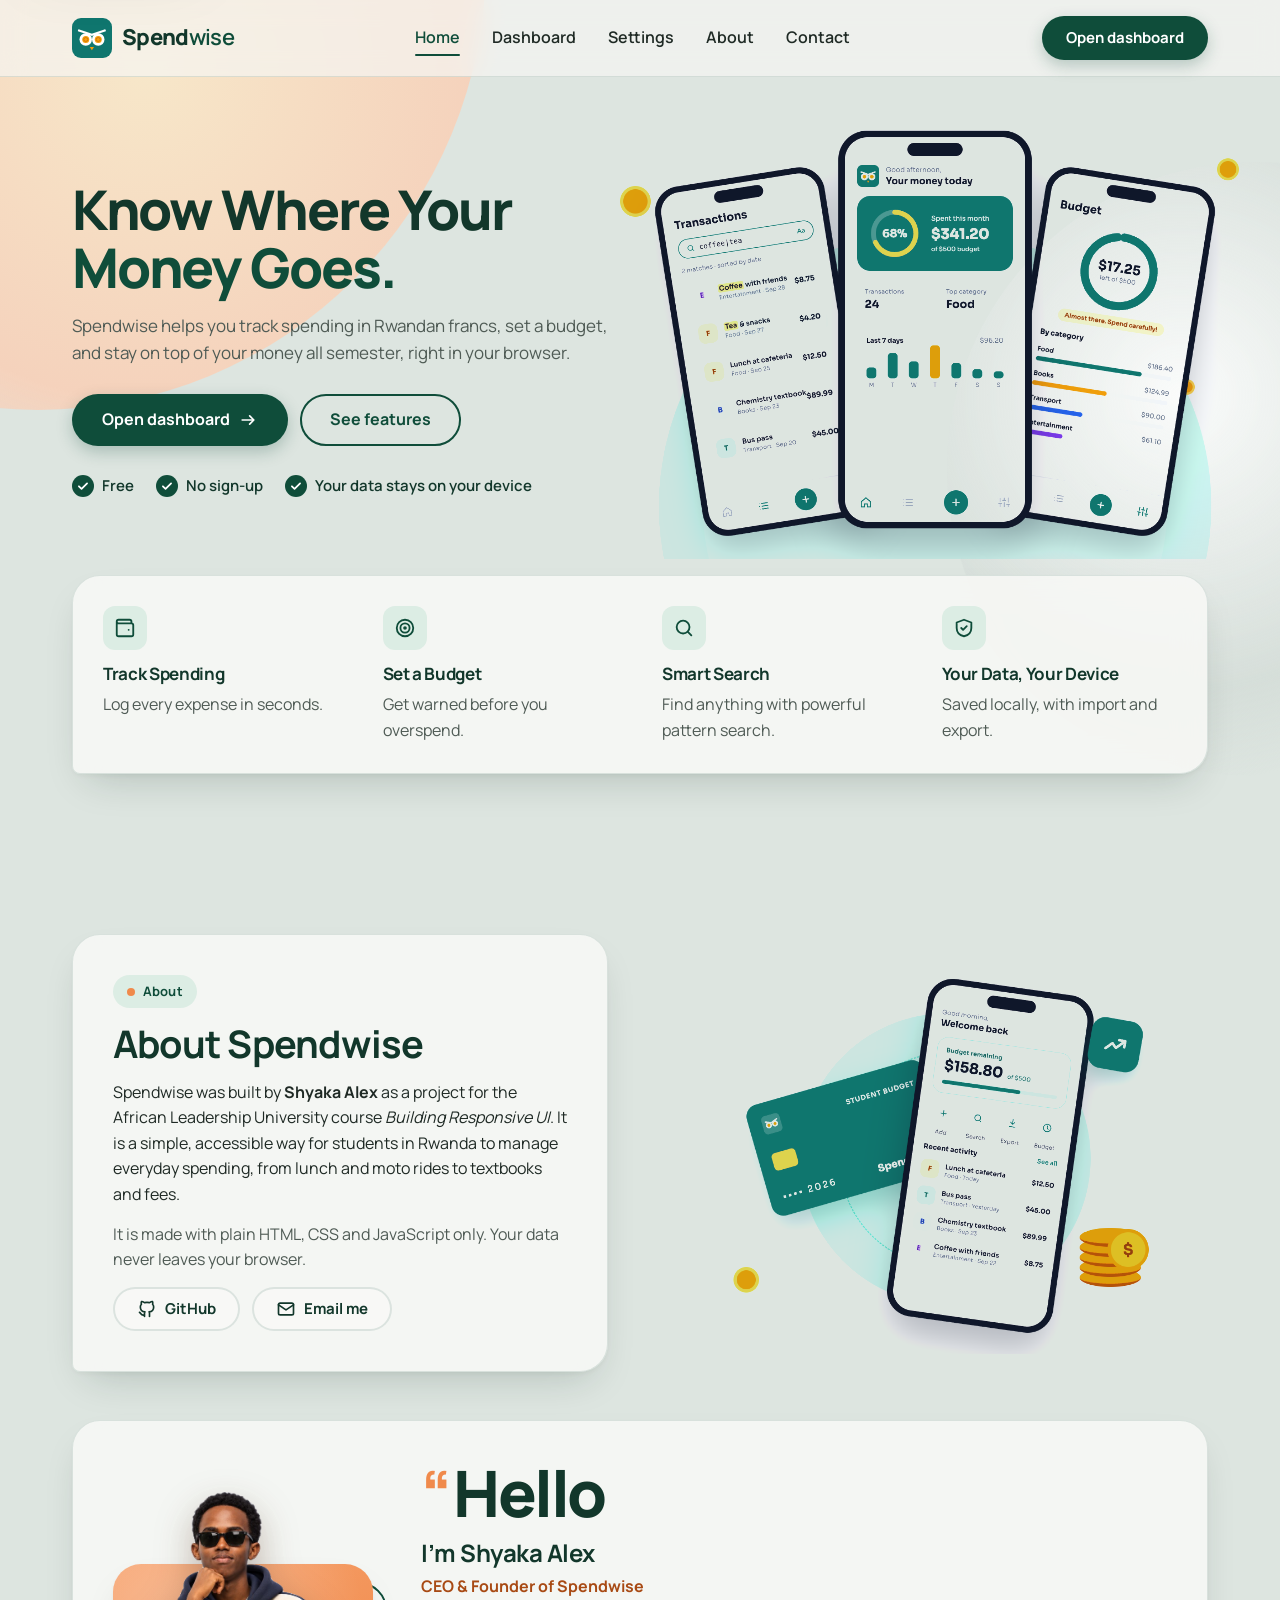
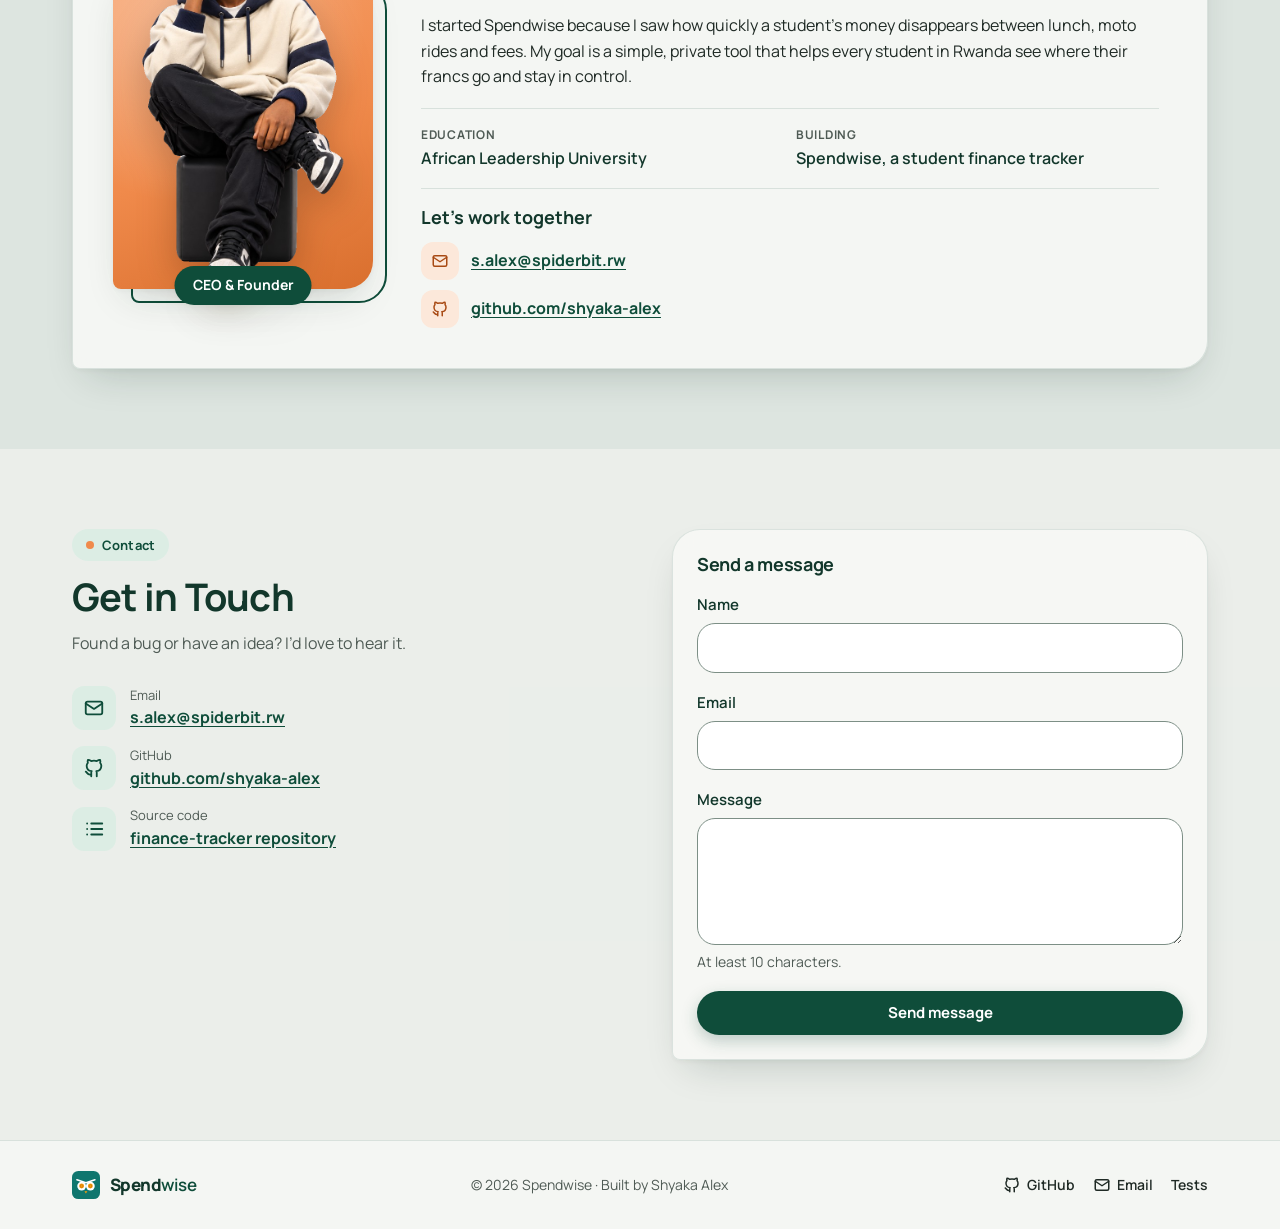
==== index.html @ 97a9af2f "feat: restore This Week chart card and hide the ignore-case switch" ====
<!doctype html>
<html lang="en">
<head>
  <meta charset="utf-8">
  <meta name="viewport" content="width=device-width, initial-scale=1">
  <title>Spendwise · Student Finance Tracker</title>
  <meta name="description" content="Spendwise helps students in Rwanda track spending in Rwandan francs, set a monthly budget and find any transaction with pattern search, right in the browser.">
  <meta name="theme-color" content="#DDE5E0">
  <link rel="icon" href="assets/favicon.svg" type="image/svg+xml">
  <link rel="apple-touch-icon" href="assets/apple-touch-icon.png">
  <link rel="preconnect" href="https://fonts.googleapis.com">
  <link rel="preconnect" href="https://fonts.gstatic.com" crossorigin>
  <link rel="stylesheet" href="https://fonts.googleapis.com/css2?family=Manrope:wght@300;400;500;600;700;800&display=swap">
  <link rel="stylesheet" href="styles/main.css?v=20261012c">
  <script>
    try {
      var saved = JSON.parse(localStorage.getItem('spendwise:settings'));
      if (saved && saved.theme === 'dark') document.documentElement.dataset.theme = 'dark';
    } catch (e) { /* ignore unreadable settings */ }
  </script>
  <script type="module" src="scripts/main.js?v=20261012c"></script>
</head>
<body>
  <svg class="sprite" aria-hidden="true" focusable="false">
    <symbol id="i-home" viewBox="0 0 24 24"><path d="M3 10.5 12 3l9 7.5"/><path d="M5 9.5V20h14V9.5"/><path d="M10 20v-6h4v6"/></symbol>
    <symbol id="i-grid" viewBox="0 0 24 24"><rect x="3" y="3" width="7" height="9" rx="2"/><rect x="14" y="3" width="7" height="5" rx="2"/><rect x="14" y="12" width="7" height="9" rx="2"/><rect x="3" y="16" width="7" height="5" rx="2"/></symbol>
    <symbol id="i-settings" viewBox="0 0 24 24"><path d="M4 6h9M19 6h1M4 12h3M11 12h9M4 18h11M19 18h1"/><circle cx="16" cy="6" r="2.5"/><circle cx="9" cy="12" r="2.5"/><circle cx="17" cy="18" r="2.5"/></symbol>
    <symbol id="i-info" viewBox="0 0 24 24"><circle cx="12" cy="12" r="9"/><path d="M12 11v6M12 7.5v.5"/></symbol>
    <symbol id="i-chat" viewBox="0 0 24 24"><path d="M21 12a8 8 0 0 1-11.6 7.1L4 20l1-4.6A8 8 0 1 1 21 12Z"/></symbol>
    <symbol id="i-menu" viewBox="0 0 24 24"><path d="M4 7h16M4 12h16M4 17h16"/></symbol>
    <symbol id="i-close" viewBox="0 0 24 24"><path d="M6 6l12 12M18 6 6 18"/></symbol>
    <symbol id="i-wallet" viewBox="0 0 24 24"><path d="M19 7V5a2 2 0 0 0-2-2H5a2 2 0 0 0 0 4h14a2 2 0 0 1 2 2v10a2 2 0 0 1-2 2H5a2 2 0 0 1-2-2V5"/><path d="M16 14h.01"/></symbol>
    <symbol id="i-target" viewBox="0 0 24 24"><circle cx="12" cy="12" r="9"/><circle cx="12" cy="12" r="5"/><circle cx="12" cy="12" r="1"/></symbol>
    <symbol id="i-search" viewBox="0 0 24 24"><circle cx="11" cy="11" r="7"/><path d="m20 20-3.5-3.5"/></symbol>
    <symbol id="i-shield" viewBox="0 0 24 24"><path d="M12 3 4 6v6c0 5 3.5 8 8 9 4.5-1 8-4 8-9V6l-8-3Z"/><path d="m9 12 2 2 4-4"/></symbol>
    <symbol id="i-check" viewBox="0 0 24 24"><path d="m5 12.5 4.5 4.5L19 7.5"/></symbol>
    <symbol id="i-list" viewBox="0 0 24 24"><path d="M9 6h12M9 12h12M9 18h12"/><path d="M4.5 6h.01M4.5 12h.01M4.5 18h.01"/></symbol>
    <symbol id="i-tag" viewBox="0 0 24 24"><path d="M20.6 13.4 13.4 20.6a2 2 0 0 1-2.8 0L3 13V3h10l7.6 7.6a2 2 0 0 1 0 2.8Z"/><path d="M7.5 7.5h.01"/></symbol>
    <symbol id="i-calendar" viewBox="0 0 24 24"><rect x="3" y="5" width="18" height="16" rx="2"/><path d="M16 3v4M8 3v4M3 10h18"/></symbol>
    <symbol id="i-chart" viewBox="0 0 24 24"><path d="M4 20V10M10 20V4M16 20v-7M22 20H2"/></symbol>
    <symbol id="i-mail" viewBox="0 0 24 24"><rect x="3" y="5" width="18" height="14" rx="2"/><path d="m3 7 9 6 9-6"/></symbol>
    <symbol id="i-github" viewBox="0 0 24 24"><path d="M9 19c-4.3 1.4-4.3-2.5-6-3m12 5v-3.5c0-1 .1-1.4-.5-2 2.8-.3 5.5-1.4 5.5-6a4.6 4.6 0 0 0-1.3-3.2 4.2 4.2 0 0 0-.1-3.2s-1.1-.3-3.5 1.3a12.3 12.3 0 0 0-6.2 0C6.5 2.8 5.4 3.1 5.4 3.1a4.2 4.2 0 0 0-.1 3.2A4.6 4.6 0 0 0 4 9.5c0 4.6 2.7 5.7 5.5 6-.6.6-.6 1.2-.5 2V21"/></symbol>
    <symbol id="i-plus" viewBox="0 0 24 24"><path d="M12 5v14M5 12h14"/></symbol>
    <symbol id="i-edit" viewBox="0 0 24 24"><path d="M4 20h4L19 9a2.8 2.8 0 0 0-4-4L4 16v4Z"/><path d="m13.5 6.5 4 4"/></symbol>
    <symbol id="i-trash" viewBox="0 0 24 24"><path d="M4 7h16M10 11v6M14 11v6M6 7l1 13h10l1-13M9 7V4h6v3"/></symbol>
    <symbol id="i-download" viewBox="0 0 24 24"><path d="M12 4v11m0 0-4-4m4 4 4-4M5 20h14"/></symbol>
    <symbol id="i-upload" viewBox="0 0 24 24"><path d="M12 20V9m0 0-4 4m4-4 4 4M5 4h14"/></symbol>
    <symbol id="i-alert" viewBox="0 0 24 24"><path d="M12 3 2 20h20L12 3Z"/><path d="M12 10v4M12 17h.01"/></symbol>
    <symbol id="i-coins" viewBox="0 0 24 24"><ellipse cx="9" cy="7" rx="6" ry="3"/><path d="M3 7v4c0 1.7 2.7 3 6 3s6-1.3 6-3V7"/><path d="M9 17c0 1.7 2.7 3 6 3s6-1.3 6-3v-4c0-1.7-2.7-3-6-3"/></symbol>
    <symbol id="i-moon" viewBox="0 0 24 24"><path d="M20 14.5A8 8 0 1 1 9.5 4a6.5 6.5 0 0 0 10.5 10.5Z"/></symbol>
    <symbol id="i-database" viewBox="0 0 24 24"><ellipse cx="12" cy="5" rx="8" ry="3"/><path d="M4 5v14c0 1.7 3.6 3 8 3s8-1.3 8-3V5M4 12c0 1.7 3.6 3 8 3s8-1.3 8-3"/></symbol>
    <symbol id="i-arrow" viewBox="0 0 24 24"><path d="M5 12h14m-5-5 5 5-5 5"/></symbol>
    <symbol id="i-devices" viewBox="0 0 24 24"><rect x="2" y="4" width="15" height="11" rx="2"/><path d="M6 19h7"/><rect x="17" y="9" width="5" height="11" rx="1.5"/></symbol>
  </svg>

  <a class="skip-link" href="#main">Skip to main content</a>

  <header class="site-header" id="site-header">
    <div class="site-header__inner">
      <a class="brand" href="#home">
        <img class="brand__mark" src="assets/logo-mark.svg" alt="" width="40" height="40">
        <span class="brand__name">Spend<span class="brand__accent">wise</span></span>
      </a>
      <h1 class="sr-only">Spendwise: student finance tracker</h1>

      <button type="button" class="menu-btn" id="menu-btn" aria-expanded="false" aria-controls="site-nav">
        <svg class="icon icon--open" aria-hidden="true"><use href="#i-menu"/></svg>
        <svg class="icon icon--close" aria-hidden="true"><use href="#i-close"/></svg>
        <span class="sr-only">Menu</span>
      </button>

      <nav class="site-nav" id="site-nav" aria-label="Main">
        <ul>
          <li><a href="#home" data-nav><svg class="icon" aria-hidden="true"><use href="#i-home"/></svg>Home</a></li>
          <li><a href="#dashboard" data-nav><svg class="icon" aria-hidden="true"><use href="#i-grid"/></svg>Dashboard</a></li>
          <li><a href="#settings" data-nav><svg class="icon" aria-hidden="true"><use href="#i-settings"/></svg>Settings</a></li>
          <li><a href="#about" data-nav><svg class="icon" aria-hidden="true"><use href="#i-info"/></svg>About</a></li>
          <li><a href="#contact" data-nav><svg class="icon" aria-hidden="true"><use href="#i-chat"/></svg>Contact</a></li>
        </ul>
        <a class="btn btn--primary header-cta" href="#dashboard">Open dashboard</a>
      </nav>
    </div>
  </header>

  <main id="main" class="main" tabindex="-1">

    <!-- ================= Home ================= -->
    <section id="home" class="view view--home" aria-labelledby="home-title">

      <div class="hero">
        <div class="container hero__inner">
          <div class="hero__text">
            <h2 id="home-title" class="hero__title" tabindex="-1">Know Where Your <span class="text-teal">Money Goes.</span></h2>
            <p class="hero__lede">Spendwise helps you track spending in Rwandan francs, set a budget, and stay on top of your money all semester, right in your browser.</p>
            <div class="btn-row">
              <a class="btn btn--primary btn--lg" href="#dashboard">Open dashboard <svg class="icon" aria-hidden="true"><use href="#i-arrow"/></svg></a>
              <a class="btn btn--outline btn--lg" href="#features">See features</a>
            </div>
            <ul class="trust" aria-label="Why it is easy to start">
              <li><svg class="icon" aria-hidden="true"><use href="#i-check"/></svg>Free</li>
              <li><svg class="icon" aria-hidden="true"><use href="#i-check"/></svg>No sign-up</li>
              <li><svg class="icon" aria-hidden="true"><use href="#i-check"/></svg>Your data stays on your device</li>
            </ul>
          </div>
          <div class="hero__visual">
            <img class="hero__img"
                 src="assets/img/hero-phones@1x.png"
                 srcset="assets/img/hero-phones@1x.png 1440w, assets/img/hero-phones@2x.png 2880w"
                 sizes="(min-width: 1024px) 600px, 100vw"
                 width="1440" height="860" fetchpriority="high"
                 alt="Three Spendwise phone screens: a transaction search for coffee or tea with highlighted matches, a home screen with monthly spending and a 7-day chart, and a budget ring with spending by category.">
          </div>
        </div>
      </div>

      <section id="features" class="band" aria-labelledby="features-title">
        <div class="container">
          <h3 id="features-title" class="sr-only" tabindex="-1">Features</h3>
          <ul class="feature-row card">
            <li class="feature">
              <span class="tile" aria-hidden="true"><svg class="icon"><use href="#i-wallet"/></svg></span>
              <h4 class="feature__title">Track Spending</h4>
              <p class="muted">Log every expense in seconds.</p>
            </li>
            <li class="feature">
              <span class="tile" aria-hidden="true"><svg class="icon"><use href="#i-target"/></svg></span>
              <h4 class="feature__title">Set a Budget</h4>
              <p class="muted">Get warned before you overspend.</p>
            </li>
            <li class="feature">
              <span class="tile" aria-hidden="true"><svg class="icon"><use href="#i-search"/></svg></span>
              <h4 class="feature__title">Smart Search</h4>
              <p class="muted">Find anything with powerful pattern search.</p>
            </li>
            <li class="feature">
              <span class="tile" aria-hidden="true"><svg class="icon"><use href="#i-shield"/></svg></span>
              <h4 class="feature__title">Your Data, Your Device</h4>
              <p class="muted">Saved locally, with import and export.</p>
            </li>
          </ul>
        </div>
      </section>

      <section id="about" class="band" aria-labelledby="about-title">
        <div class="container split split--reverse">
          <div class="split__text">
            <div class="card about-card">
              <p class="badge">About</p>
              <h3 id="about-title" class="section-title" tabindex="-1">About Spendwise</h3>
              <p>Spendwise was built by <strong>Shyaka Alex</strong> as a project for the African Leadership University course <em>Building Responsive UI</em>. It is a simple, accessible way for students in Rwanda to manage everyday spending, from lunch and moto rides to textbooks and fees.</p>
              <p class="muted">It is made with plain HTML, CSS and JavaScript only. Your data never leaves your browser.</p>
              <div class="btn-row">
                <a class="btn btn--pill" href="https://github.com/shyaka-alex"><svg class="icon" aria-hidden="true"><use href="#i-github"/></svg>GitHub</a>
                <a class="btn btn--pill" href="mailto:s.alex@spiderbit.rw"><svg class="icon" aria-hidden="true"><use href="#i-mail"/></svg>Email me</a>
              </div>
            </div>
          </div>
          <div class="split__media">
            <img src="assets/img/student-coins@1x.png"
                 srcset="assets/img/student-coins@1x.png 960w, assets/img/student-coins@2x.png 1920w"
                 sizes="(min-width: 1024px) 560px, 100vw"
                 width="960" height="720" loading="lazy"
                 alt="A Spendwise student budget card and a phone showing the remaining budget and recent activity, next to a stack of coins.">
          </div>
        </div>

        <div class="container">
          <article class="founder card" aria-labelledby="founder-title">
            <div class="founder__media">
              <div class="founder__photo">
                <img class="founder__img" src="assets/img/founder.png" width="490" height="965" loading="lazy"
                     alt="Shyaka Alex in sunglasses, a cream and navy hoodie and black cargo trousers, sitting on a black cube.">
              </div>
              <p class="founder__role-tag">CEO &amp; Founder</p>
            </div>

            <div class="founder__body">
              <p class="founder__hello" aria-hidden="true"><span class="founder__quote">“</span>Hello</p>
              <h4 id="founder-title" class="founder__name">I’m Shyaka Alex</h4>
              <p class="founder__role">CEO &amp; Founder of Spendwise</p>
              <p>I started Spendwise because I saw how quickly a student’s money disappears between lunch, moto rides and fees. My goal is a simple, private tool that helps every student in Rwanda see where their francs go and stay in control.</p>

              <dl class="founder__facts">
                <div>
                  <dt>Education</dt>
                  <dd>African Leadership University</dd>
                </div>
                <div>
                  <dt>Building</dt>
                  <dd>Spendwise, a student finance tracker</dd>
                </div>
              </dl>

              <div class="founder__contact">
                <p class="founder__contact-title">Let’s work together</p>
                <ul class="founder__links">
                  <li>
                    <span class="tile tile--gold" aria-hidden="true"><svg class="icon"><use href="#i-mail"/></svg></span>
                    <a href="mailto:s.alex@spiderbit.rw">s.alex@spiderbit.rw</a>
                  </li>
                  <li>
                    <span class="tile tile--gold" aria-hidden="true"><svg class="icon"><use href="#i-github"/></svg></span>
                    <a href="https://github.com/shyaka-alex">github.com/shyaka-alex</a>
                  </li>
                </ul>
              </div>
            </div>
          </article>
        </div>
      </section>

      <section id="contact" class="band band--tint" aria-labelledby="contact-title">
        <div class="container split split--top">
          <div class="split__text">
            <p class="badge">Contact</p>
            <h3 id="contact-title" class="section-title" tabindex="-1">Get in Touch</h3>
            <p class="muted">Found a bug or have an idea? I’d love to hear it.</p>
            <ul class="contact-list">
              <li>
                <span class="tile" aria-hidden="true"><svg class="icon"><use href="#i-mail"/></svg></span>
                <span><span class="contact-list__label">Email</span><a href="mailto:s.alex@spiderbit.rw">s.alex@spiderbit.rw</a></span>
              </li>
              <li>
                <span class="tile" aria-hidden="true"><svg class="icon"><use href="#i-github"/></svg></span>
                <span><span class="contact-list__label">GitHub</span><a href="https://github.com/shyaka-alex">github.com/shyaka-alex</a></span>
              </li>
              <li>
                <span class="tile" aria-hidden="true"><svg class="icon"><use href="#i-list"/></svg></span>
                <span><span class="contact-list__label">Source code</span><a href="https://github.com/shyaka-alex/finance-tracker">finance-tracker repository</a></span>
              </li>
            </ul>
          </div>

          <form id="contact-form" class="card form-card" novalidate aria-labelledby="contact-form-title">
            <h4 id="contact-form-title" class="card__title">Send a message</h4>
            <div class="field">
              <label for="c-name">Name</label>
              <input id="c-name" name="name" type="text" autocomplete="name" maxlength="80" required aria-describedby="c-name-error">
              <p id="c-name-error" class="field__error"></p>
            </div>
            <div class="field">
              <label for="c-email">Email</label>
              <input id="c-email" name="email" type="email" autocomplete="email" inputmode="email" required aria-describedby="c-email-error">
              <p id="c-email-error" class="field__error"></p>
            </div>
            <div class="field">
              <label for="c-message">Message</label>
              <textarea id="c-message" name="message" rows="4" maxlength="1000" required aria-describedby="c-message-hint c-message-error"></textarea>
              <p id="c-message-hint" class="hint">At least 10 characters.</p>
              <p id="c-message-error" class="field__error"></p>
            </div>
            <button type="submit" class="btn btn--primary btn--block">Send message</button>
            <p class="form-status" id="contact-status" role="status"></p>
          </form>
        </div>
      </section>
    </section>

    <!-- ================= Dashboard ================= -->
    <section id="dashboard" class="view view--app" aria-labelledby="dashboard-title" hidden>
      <div class="container">
        <div class="dash-top">
          <div>
            <p class="dash-top__greeting" id="greeting">Hello,</p>
            <h2 id="dashboard-title" class="view__title" tabindex="-1">Dashboard</h2>
            <p class="muted" id="today-date"></p>
          </div>
          <a class="btn btn--primary" href="#add"><svg class="icon" aria-hidden="true"><use href="#i-plus"/></svg>Add transaction</a>
        </div>

        <ul class="stat-list" aria-label="Summary">
          <li class="stat card">
            <span class="stat__label">Total spent</span>
            <strong class="stat__value" id="stat-total">RWF 0</strong>
            <span class="stat__sub">All time</span>
          </li>
          <li class="stat card">
            <span class="stat__label">Transactions</span>
            <strong class="stat__value" id="stat-count">0</strong>
            <span class="stat__sub" id="stat-count-sub">recorded</span>
          </li>
          <li class="stat card">
            <span class="stat__label">Top category</span>
            <strong class="stat__value" id="stat-top">None</strong>
            <span class="stat__sub" id="stat-top-sub">No spending yet</span>
          </li>
          <li class="stat card">
            <span class="stat__label">Last 7 days</span>
            <strong class="stat__value" id="stat-week">RWF 0</strong>
            <span class="stat__sub" id="stat-week-sub">0 transactions</span>
          </li>
        </ul>

        <div class="dash-grid">
          <article class="card budget-card" id="budget-card" data-state="none" aria-labelledby="budget-title">
            <div class="card__head">
              <h3 id="budget-title" class="card__title">Monthly budget</h3>
              <a class="link-small" href="#settings">Change<span class="sr-only"> budget</span></a>
            </div>
            <p class="budget__figures">
              <span class="budget__spent" id="budget-spent">RWF 0</span>
              <span class="muted">of <span id="budget-cap">RWF 0</span></span>
            </p>
            <div class="meter" id="budget-meter" role="progressbar" aria-labelledby="budget-title" aria-valuemin="0" aria-valuemax="100" aria-valuenow="0">
              <div class="meter__fill" id="budget-fill"></div>
            </div>
            <p class="budget__message" id="budget-message">No budget set yet.</p>
            <p class="budget__pace muted" id="budget-pace"></p>
          </article>

          <article class="card categories-card" aria-labelledby="categories-title">
            <h3 id="categories-title" class="card__title">By category</h3>
            <ul class="cat-breakdown" id="cat-breakdown"></ul>
          </article>

          <article class="card chart-card" aria-labelledby="chart-title">
            <div class="card__head">
              <h3 id="chart-title" class="card__title">This Week</h3>
              <p class="chart-card__total" id="chart-total"></p>
            </div>
            <div class="chart" id="chart" aria-hidden="true"></div>
            <ul class="sr-only" id="chart-list" aria-label="Spending per day, last 7 days"></ul>
          </article>

          <section id="add" class="card form-card add-card" aria-labelledby="add-title">
            <h3 id="add-title" class="card__title" tabindex="-1">Add Transaction</h3>
            <form id="txn-form" class="form-stack" novalidate aria-labelledby="add-title">
              <div class="field">
                <label for="f-description">Description</label>
                <input id="f-description" name="description" type="text" autocomplete="off" maxlength="160" required
                       aria-describedby="f-description-hint f-description-error f-description-warning">
                <p id="f-description-hint" class="hint">e.g. “Lunch at cafeteria”</p>
                <p id="f-description-error" class="field__error"></p>
                <p id="f-description-warning" class="field__warning"></p>
              </div>

              <div class="field">
                <label for="f-amount">Amount (<span data-base-currency>RWF</span>)</label>
                <input id="f-amount" name="amount" type="text" inputmode="decimal" autocomplete="off" required
                       aria-describedby="f-amount-hint f-amount-error">
                <p id="f-amount-hint" class="hint">e.g. 2500, no commas</p>
                <p id="f-amount-error" class="field__error"></p>
              </div>

              <div class="field">
                <label for="f-category">Category</label>
                <input id="f-category" name="category" type="text" list="category-options" autocomplete="off" required
                       aria-describedby="f-category-hint f-category-error">
                <p id="f-category-hint" class="hint">One of: <span id="category-hint-list">Food, Books, Transport, Entertainment, Fees, Other</span></p>
                <p id="f-category-error" class="field__error"></p>
              </div>

              <div class="field">
                <label for="f-date">Date</label>
                <input id="f-date" name="date" type="text" inputmode="numeric" autocomplete="off" placeholder="YYYY-MM-DD" required
                       aria-describedby="f-date-hint f-date-error">
                <p id="f-date-hint" class="hint">Format YYYY-MM-DD</p>
                <p id="f-date-error" class="field__error"></p>
              </div>

              <div class="btn-row">
                <button type="submit" class="btn btn--primary">Save</button>
                <button type="reset" class="btn btn--text">Cancel</button>
              </div>
              <p class="form-status" id="form-status"></p>
            </form>
          </section>

          <section id="transactions" class="card records-card" aria-labelledby="transactions-title">
            <div class="card__head">
              <h3 id="transactions-title" class="card__title" tabindex="-1">Transactions</h3>
              <p class="result-count" id="result-count" role="status"></p>
            </div>

            <div class="toolbar" role="search" aria-label="Search and sort transactions">
              <div class="field toolbar__search">
                <label for="search">Search</label>
                <div class="input-icon">
                  <svg class="icon" aria-hidden="true"><use href="#i-search"/></svg>
                  <input id="search" type="search" autocomplete="off" spellcheck="false" placeholder="Search with a pattern, e.g. moto|bus" aria-describedby="search-error">
                </div>
                <p id="search-error" class="field__error"></p>
              </div>
              <div class="switch toolbar__case" hidden>
                <input type="checkbox" id="case-insensitive" role="switch" checked>
                <label for="case-insensitive">Ignore case</label>
              </div>
              <div class="field toolbar__sort">
                <label for="sort">Sort</label>
                <select id="sort">
                  <option value="date-desc">Date (newest first)</option>
                  <option value="date-asc">Date (oldest first)</option>
                  <option value="description-asc">Description (A–Z)</option>
                  <option value="description-desc">Description (Z–A)</option>
                  <option value="amount-desc">Amount (high to low)</option>
                  <option value="amount-asc">Amount (low to high)</option>
                </select>
              </div>
            </div>

            <table class="records" id="records-table" role="table">
              <caption class="sr-only">Transactions. Use the column header buttons to sort.</caption>
              <thead role="rowgroup">
                <tr role="row">
                  <th scope="col" role="columnheader" data-col="date" aria-sort="descending">
                    <button type="button" class="sort-btn" data-sort-col="date">Date<span class="sort-icon" aria-hidden="true"></span></button>
                  </th>
                  <th scope="col" role="columnheader" data-col="description" aria-sort="none">
                    <button type="button" class="sort-btn" data-sort-col="description">Description<span class="sort-icon" aria-hidden="true"></span></button>
                  </th>
                  <th scope="col" role="columnheader" class="th--plain">Category</th>
                  <th scope="col" role="columnheader" data-col="amount" aria-sort="none" class="num">
                    <button type="button" class="sort-btn" data-sort-col="amount">Amount<span class="sort-icon" aria-hidden="true"></span></button>
                  </th>
                  <th scope="col" role="columnheader" class="th--plain"><span class="sr-only">Actions</span></th>
                </tr>
              </thead>
              <tbody id="records-body" role="rowgroup"></tbody>
            </table>
            <div class="empty" id="records-empty" hidden></div>
          </section>
        </div>
      </div>
    </section>

    <!-- ================= Settings ================= -->
    <section id="settings" class="view view--app" aria-labelledby="settings-title" hidden>
      <div class="container container--narrow">
        <div class="dash-top">
          <div>
            <h2 id="settings-title" class="view__title" tabindex="-1">Settings</h2>
            <p class="muted">Changes save automatically in this browser.</p>
          </div>
        </div>

        <div class="settings-stack">
          <form id="currency-form" class="card settings-card" novalidate>
            <fieldset>
              <legend><span class="tile" aria-hidden="true"><svg class="icon"><use href="#i-coins"/></svg></span>Currency</legend>
              <p class="hint">Amounts are stored in Rwandan francs (RWF). Type in today’s rates by hand, for example 1 USD = 1450 RWF. No internet needed.</p>
              <div class="field">
                <label for="s-base">Base currency</label>
                <input id="s-base" name="base" type="text" maxlength="3" autocomplete="off" autocapitalize="characters" spellcheck="false" aria-describedby="s-base-hint s-base-error">
                <p id="s-base-hint" class="hint">3-letter code. Changing it relabels amounts but does not convert them.</p>
                <p id="s-base-error" class="field__error"></p>
              </div>
              <div class="rate-row">
                <div class="field">
                  <label for="s-cur1-code">2nd currency</label>
                  <input id="s-cur1-code" name="cur1Code" type="text" maxlength="3" autocomplete="off" autocapitalize="characters" spellcheck="false" aria-describedby="s-cur1-code-error">
                  <p id="s-cur1-code-error" class="field__error"></p>
                </div>
                <div class="field">
                  <label for="s-cur1-rate">1 unit = ? <span data-base-currency>RWF</span></label>
                  <input id="s-cur1-rate" name="cur1Rate" type="text" inputmode="decimal" autocomplete="off" aria-describedby="s-cur1-rate-error">
                  <p id="s-cur1-rate-error" class="field__error"></p>
                </div>
              </div>
              <div class="rate-row">
                <div class="field">
                  <label for="s-cur2-code">3rd currency</label>
                  <input id="s-cur2-code" name="cur2Code" type="text" maxlength="3" autocomplete="off" autocapitalize="characters" spellcheck="false" aria-describedby="s-cur2-code-error">
                  <p id="s-cur2-code-error" class="field__error"></p>
                </div>
                <div class="field">
                  <label for="s-cur2-rate">1 unit = ? <span data-base-currency>RWF</span></label>
                  <input id="s-cur2-rate" name="cur2Rate" type="text" inputmode="decimal" autocomplete="off" aria-describedby="s-cur2-rate-error">
                  <p id="s-cur2-rate-error" class="field__error"></p>
                </div>
              </div>
              <div class="field">
                <label for="s-display">Show amounts in</label>
                <select id="s-display" name="display"></select>
              </div>
            </fieldset>
          </form>

          <form id="budget-form" class="card settings-card" novalidate>
            <fieldset>
              <legend><span class="tile" aria-hidden="true"><svg class="icon"><use href="#i-target"/></svg></span>Budget</legend>
              <div class="inline-form">
                <div class="field">
                  <label for="s-cap">Monthly cap (<span data-base-currency>RWF</span>)</label>
                  <input id="s-cap" name="cap" type="text" inputmode="decimal" autocomplete="off" aria-describedby="s-cap-hint s-cap-error">
                  <p id="s-cap-hint" class="hint">Compared with this month’s spending. Use 0 to turn the budget off.</p>
                  <p id="s-cap-error" class="field__error"></p>
                </div>
                <button type="submit" class="btn btn--primary">Save</button>
              </div>
            </fieldset>
          </form>

          <div class="card settings-card">
            <fieldset>
              <legend><span class="tile" aria-hidden="true"><svg class="icon"><use href="#i-tag"/></svg></span>Categories</legend>
              <ul class="tag-list" id="category-list"></ul>
              <form id="category-form" class="inline-form" novalidate>
                <div class="field">
                  <label for="s-new-category">Add category</label>
                  <input id="s-new-category" name="category" type="text" maxlength="30" autocomplete="off" aria-describedby="s-new-category-error">
                  <p id="s-new-category-error" class="field__error"></p>
                </div>
                <button type="submit" class="btn btn--outline">Add</button>
              </form>
            </fieldset>
          </div>

          <div class="card settings-card">
            <fieldset>
              <legend><span class="tile" aria-hidden="true"><svg class="icon"><use href="#i-database"/></svg></span>Your Data</legend>
              <p class="hint">Import replaces your current data after checking the file. Everything is saved in this browser only.</p>
              <div class="btn-row">
                <button type="button" class="btn btn--primary" id="export-json"><svg class="icon" aria-hidden="true"><use href="#i-download"/></svg>Export JSON</button>
                <span class="file-btn">
                  <input id="import-file" class="file-btn__input" type="file" accept="application/json,.json" aria-describedby="import-hint">
                  <label for="import-file" class="btn btn--outline"><svg class="icon" aria-hidden="true"><use href="#i-upload"/></svg>Import JSON</label>
                </span>
                <button type="button" class="btn btn--outline" id="export-csv"><svg class="icon" aria-hidden="true"><use href="#i-download"/></svg>Export CSV</button>
              </div>
              <p id="import-hint" class="hint">If anything in the file is wrong, nothing is changed.</p>
              <button type="button" class="btn btn--text" id="load-sample">Load sample data</button>
              <p class="form-status" id="data-status"></p>
            </fieldset>
          </div>

          <div class="card settings-card">
            <fieldset>
              <legend><span class="tile" aria-hidden="true"><svg class="icon"><use href="#i-moon"/></svg></span>Appearance</legend>
              <div class="switch">
                <input type="checkbox" id="s-theme" role="switch">
                <label for="s-theme">Dark theme</label>
              </div>
            </fieldset>
          </div>

          <div class="card settings-card danger-zone">
            <fieldset>
              <legend><span class="tile tile--danger" aria-hidden="true"><svg class="icon"><use href="#i-alert"/></svg></span>Danger zone</legend>
              <p class="hint">Deletes every transaction and resets your settings. Export first if you want a backup.</p>
              <button type="button" class="btn btn--danger" id="clear-data"><svg class="icon" aria-hidden="true"><use href="#i-trash"/></svg>Clear all data</button>
            </fieldset>
          </div>
        </div>
      </div>
    </section>
  </main>

  <footer class="site-footer">
    <div class="container site-footer__inner">
      <a class="brand brand--small" href="#home">
        <img class="brand__mark" src="assets/logo-mark.svg" alt="" width="28" height="28">
        <span class="brand__name">Spend<span class="brand__accent">wise</span></span>
      </a>
      <p class="muted">© <span id="year">2026</span> Spendwise · Built by Shyaka Alex</p>
      <ul class="footer-links">
        <li><a href="https://github.com/shyaka-alex"><svg class="icon" aria-hidden="true"><use href="#i-github"/></svg>GitHub</a></li>
        <li><a href="mailto:s.alex@spiderbit.rw"><svg class="icon" aria-hidden="true"><use href="#i-mail"/></svg>Email</a></li>
        <li><a href="tests.html">Tests</a></li>
      </ul>
    </div>
  </footer>

  <datalist id="category-options"></datalist>

  <dialog id="confirm-dialog" class="dialog" aria-labelledby="confirm-title" aria-describedby="confirm-message">
    <form method="dialog">
      <h2 id="confirm-title" class="dialog__title">Are you sure?</h2>
      <p id="confirm-message" class="dialog__message"></p>
      <div class="btn-row dialog__actions">
        <button type="submit" value="cancel" class="btn btn--outline">Cancel</button>
        <button type="submit" value="confirm" class="btn btn--danger" id="confirm-ok">Delete</button>
      </div>
    </form>
  </dialog>

  <div class="toast" id="toast" aria-hidden="true">
    <svg class="icon" aria-hidden="true"><use href="#i-check"/></svg>
    <span id="toast-text"></span>
  </div>

  <div id="live-polite" class="sr-only" role="status" aria-live="polite"></div>
  <div id="live-assertive" class="sr-only" role="alert" aria-live="assertive"></div>
</body>
</html>
---- styles/main.css ----
/* =============================================================
   Spendwise · main stylesheet
   Mobile-first. Breakpoints: base (~360px), 640px, 768px, 1024px, 1280px.
   ============================================================= */

/* ---------- 1. Design tokens ---------- */
:root {
  color-scheme: light;

  --bg: #DDE5E0;
  --tint: rgba(246, 246, 243, 0.55);
  --surface: rgba(248, 249, 246, 0.86);
  --surface-solid: #F6F6F3;
  --surface-2: rgba(15, 77, 58, 0.05);
  --border: rgba(15, 77, 58, 0.12);
  --border-strong: #6E8279;

  --heading: #12372B;
  --text: #1F2A25;
  --text-muted: #4F5B55;

  --primary: #0F4D3A;
  --primary-hover: #0A3A2C;
  --on-primary: #FFFFFF;
  --primary-text: #0F4D3A;
  --primary-soft: #DCEDE4;
  --tile: #DCEDE4;

  --gold: #F08A4B;
  --gold-soft: #FCE8DA;
  --gold-text: #A84A14;

  --danger: #B42318;
  --danger-hover: #912018;
  --on-danger: #FFFFFF;
  --danger-text: #B42318;
  --danger-bg: #FDECEA;
  --warn: #A84A14;
  --success: #0F6B45;

  --highlight: #F5D9C4;
  --on-highlight: #2B2B2B;
  --focus: #0F766E;
  --input-bg: #FFFFFF;
  --input-border: #7D8F86;
  --hover: rgba(15, 77, 58, 0.06);
  --track: rgba(15, 77, 58, 0.12);
  --code-bg: rgba(15, 77, 58, 0.08);
  --link: #0F4D3A;
  --blob: rgba(245, 210, 188, 0.6);
  --img-filter: none;
  --deco-opacity: 1;

  --hero-1: #16684F;
  --hero-2: #0F4D3A;
  --hero-3: #0A3529;

  /* Category pill tones: background / text */
  --tone-0-bg: #DCEDE4; --tone-0: #0F4D3A; --tone-0-bar: #1E8F5E;
  --tone-1-bg: #FCE8DA; --tone-1: #A84A14; --tone-1-bar: #F08A4B;
  --tone-2-bg: #DBEAFE; --tone-2: #1E40AF; --tone-2-bar: #2563EB;
  --tone-3-bg: #EDE9FE; --tone-3: #5B21B6; --tone-3-bar: #7C3AED;
  --tone-4-bg: #FCE7F3; --tone-4: #9D174D; --tone-4-bar: #DB2777;
  --tone-5-bg: #E3E8E5; --tone-5: #33413A; --tone-5-bar: #6E8279;

  --radius-xl: 28px;
  --radius-lg: 28px;
  --radius-md: 18px;
  --radius-sm: 8px;

  --shadow-sm: 0 1px 2px rgba(15, 40, 30, 0.06), 0 4px 12px rgba(15, 40, 30, 0.06);
  --shadow-md: 0 2px 4px rgba(15, 40, 30, 0.04), 0 18px 40px -16px rgba(15, 40, 30, 0.22);
  --shadow-lg: 0 30px 60px -20px rgba(15, 40, 30, 0.35);

  --font-head: "Manrope", system-ui, -apple-system, "Segoe UI", Roboto, sans-serif;
  --font-body: "Manrope", system-ui, -apple-system, "Segoe UI", Roboto, sans-serif;
  --mono: ui-monospace, SFMono-Regular, Menlo, Consolas, monospace;
  --ease: cubic-bezier(0.2, 0.7, 0.2, 1);

  --header-h: 68px;
}

[data-theme="dark"] {
  color-scheme: dark;

  --bg: #0E1714;
  --tint: rgba(26, 38, 33, 0.5);
  --surface: rgba(26, 38, 33, 0.88);
  --surface-solid: #18241F;
  --surface-2: rgba(255, 255, 255, 0.05);
  --border: rgba(180, 220, 200, 0.12);
  --border-strong: #7F978B;

  --heading: #EAF3EE;
  --text: #DCE6E0;
  --text-muted: #A9B8B0;

  --primary: #5FD3A0;
  --primary-hover: #7BE0B3;
  --on-primary: #06231A;
  --primary-text: #7BE0B3;
  --primary-soft: rgba(95, 211, 160, 0.16);
  --tile: rgba(95, 211, 160, 0.14);

  --gold: #F39A62;
  --gold-soft: rgba(243, 154, 98, 0.16);
  --gold-text: #FFB386;

  --danger: #FF8A80;
  --danger-hover: #FFA79F;
  --on-danger: #2A0A08;
  --danger-text: #FF8A80;
  --danger-bg: rgba(255, 138, 128, 0.12);
  --warn: #FFB386;
  --success: #6EE7B7;

  --highlight: #F39A62;
  --focus: #7DD3C0;
  --input-bg: #121D19;
  --input-border: #6F8479;
  --hover: rgba(255, 255, 255, 0.05);
  --track: rgba(255, 255, 255, 0.1);
  --code-bg: rgba(255, 255, 255, 0.08);
  --link: #7BE0B3;
  --blob: rgba(95, 211, 160, 0.1);
  --img-filter: brightness(0.92);
  --deco-opacity: 0.12;

  --hero-1: #155A45;
  --hero-2: #0F4535;
  --hero-3: #0A2D23;

  --tone-0-bg: rgba(95, 211, 160, 0.16); --tone-0: #7BE0B3; --tone-0-bar: #5FD3A0;
  --tone-1-bg: rgba(243, 154, 98, 0.16); --tone-1: #FFB386; --tone-1-bar: #F39A62;
  --tone-2-bg: rgba(96, 165, 250, 0.16); --tone-2: #93C5FD; --tone-2-bar: #60A5FA;
  --tone-3-bg: rgba(167, 139, 250, 0.16); --tone-3: #C4B5FD; --tone-3-bar: #A78BFA;
  --tone-4-bg: rgba(244, 114, 182, 0.16); --tone-4: #F9A8D4; --tone-4-bar: #F472B6;
  --tone-5-bg: rgba(169, 184, 176, 0.16); --tone-5: #DCE6E0; --tone-5-bar: #A9B8B0;

  --shadow-sm: 0 1px 2px rgba(0, 0, 0, 0.3);
  --shadow-md: 0 2px 4px rgba(0, 0, 0, 0.2), 0 18px 40px -16px rgba(0, 0, 0, 0.6);
  --shadow-lg: 0 30px 60px -20px rgba(0, 0, 0, 0.6);
}

/* ---------- 2. Reset & base ---------- */
*,
*::before,
*::after { box-sizing: border-box; }

[hidden] { display: none !important; }

html {
  -webkit-text-size-adjust: 100%;
  background: var(--bg);
  scroll-padding-top: calc(var(--header-h) + 12px);
}

body {
  margin: 0;
  min-height: 100vh;
  display: flex;
  flex-direction: column;
  font-family: var(--font-body);
  font-size: 1rem;
  line-height: 1.6;
  color: var(--text);
  overflow-x: hidden;
  -webkit-font-smoothing: antialiased;
}

/* Soft decorative shapes from the theme mockup */
body::before,
body::after {
  content: "";
  position: fixed;
  z-index: -1;
  border-radius: 50%;
  pointer-events: none;
  opacity: var(--deco-opacity);
}

body::before {
  width: 70vmax;
  height: 70vmax;
  left: -32vmax;
  top: -38vmax;
  background: radial-gradient(circle at 62% 62%, #F7E7C9 0%, #F5D2BC 42%, rgba(245, 210, 188, 0) 70%);
}

body::after {
  width: 48vmax;
  height: 48vmax;
  right: -22vmax;
  top: 18vh;
  background: radial-gradient(circle at 38% 38%, rgba(255, 255, 255, 0.85) 0%, rgba(205, 214, 209, 0.45) 55%, rgba(205, 214, 209, 0) 72%);
}

h1, h2, h3, h4 {
  margin: 0;
  font-family: var(--font-head);
  line-height: 1.2;
  color: var(--heading);
  letter-spacing: -0.02em;
}

p { margin: 0; }

img { max-width: 100%; height: auto; display: block; }

a {
  color: var(--link);
  text-underline-offset: 3px;
}

button,
input,
select,
textarea { font: inherit; color: inherit; }

button { cursor: pointer; }

code {
  font-family: var(--mono);
  font-size: 0.85em;
  background: var(--code-bg);
  padding: 1px 6px;
  border-radius: 6px;
  word-break: break-word;
}

mark {
  background: var(--highlight);
  color: var(--on-highlight);
  border-radius: 4px;
  padding: 0 2px;
}

:focus-visible {
  outline: 3px solid var(--focus);
  outline-offset: 3px;
}

[tabindex="-1"]:focus:not(:focus-visible) { outline: none; }

.sr-only {
  position: absolute !important;
  width: 1px;
  height: 1px;
  padding: 0;
  margin: -1px;
  overflow: hidden;
  clip: rect(0 0 0 0);
  white-space: nowrap;
  border: 0;
}

.sprite { display: none; }

.icon {
  width: 20px;
  height: 20px;
  flex: none;
  fill: none;
  stroke: currentColor;
  stroke-width: 2;
  stroke-linecap: round;
  stroke-linejoin: round;
}

.muted { color: var(--text-muted); }
.text-teal { color: var(--primary-text); }

.container {
  width: 100%;
  max-width: 1200px;
  margin: 0 auto;
  padding: 0 20px;
}

.container--narrow { max-width: 760px; }

/* ---------- 3. Skip link ---------- */
.skip-link {
  position: absolute;
  left: 16px;
  top: -100px;
  z-index: 100;
  padding: 12px 20px;
  border-radius: 999px;
  background: var(--primary);
  color: var(--on-primary);
  font-weight: 700;
  text-decoration: none;
  box-shadow: var(--shadow-lg);
  transition: top 0.2s var(--ease);
}

.skip-link:focus { top: 12px; }

/* ---------- 4. Header ---------- */
.site-header {
  position: sticky;
  top: 0;
  z-index: 50;
  background: color-mix(in srgb, var(--surface-solid) 70%, transparent);
  border-bottom: 1px solid var(--border);
  backdrop-filter: blur(12px);
  -webkit-backdrop-filter: blur(12px);
}

.site-header.is-open { background: var(--surface-solid); box-shadow: var(--shadow-lg); }

.site-header__inner {
  max-width: 1200px;
  min-height: var(--header-h);
  margin: 0 auto;
  padding: 0 20px;
  display: flex;
  flex-wrap: wrap;
  align-items: center;
  justify-content: space-between;
  gap: 12px;
}

.brand {
  display: inline-flex;
  align-items: center;
  gap: 10px;
  color: inherit;
  text-decoration: none;
  border-radius: 12px;
}

.brand__mark {
  width: 40px;
  height: 40px;
  transition: transform 0.25s var(--ease);
}

.brand:hover .brand__mark { transform: rotate(-6deg); }

.brand__name {
  font-family: var(--font-head);
  font-size: 1.375rem;
  font-weight: 800;
  letter-spacing: -0.03em;
  color: var(--heading);
}

.brand__accent { color: var(--primary-text); font-weight: 600; }

.brand--small .brand__mark { width: 28px; height: 28px; }
.brand--small .brand__name { font-size: 1.0625rem; }

.menu-btn {
  display: inline-grid;
  place-items: center;
  width: 44px;
  height: 44px;
  border: 1px solid var(--border);
  border-radius: 12px;
  background: var(--surface);
  color: var(--heading);
}

.menu-btn .icon--close,
.site-header.is-open .menu-btn .icon--open { display: none; }
.site-header.is-open .menu-btn .icon--close { display: block; }

.site-nav {
  display: none;
  flex-basis: 100%;
  padding: 8px 0 16px;
}

.site-header.is-open .site-nav {
  display: grid;
  gap: 12px;
  animation: fade-up 0.25s var(--ease) both;
}

.site-nav ul {
  list-style: none;
  margin: 0;
  padding: 0;
  display: grid;
  gap: 4px;
}

.site-nav a[data-nav] {
  position: relative;
  display: flex;
  align-items: center;
  gap: 12px;
  min-height: 48px;
  padding: 10px 14px;
  border-radius: 12px;
  color: var(--text);
  font-weight: 600;
  text-decoration: none;
  transition: color 0.2s var(--ease), background-color 0.2s var(--ease);
}

.site-nav a[data-nav]:hover { background: var(--hover); color: var(--heading); }

.site-nav a[aria-current="page"] {
  background: var(--tile);
  color: var(--primary-text);
}

.header-cta { justify-self: start; }

/* ---------- 5. Views & sections ---------- */
.main {
  flex: 1;
  width: 100%;
}

.main:focus { outline: none; }

/* "backwards" so no stacking context lingers; mockup images must blend with the page behind */
.view { animation: fade-up 0.45s var(--ease) backwards; }

.view--app { padding: 28px 0 64px; }

.band { padding: 56px 0; }
.band--tint { background: var(--tint); }

.badge {
  display: inline-flex;
  align-items: center;
  gap: 8px;
  padding: 6px 14px;
  border-radius: 999px;
  background: var(--tile);
  color: var(--primary-text);
  font-size: 0.8125rem;
  font-weight: 700;
  letter-spacing: 0.01em;
}

.badge::before {
  content: "";
  width: 8px;
  height: 8px;
  border-radius: 50%;
  background: var(--gold);
}

.section-title {
  margin: 14px 0 12px;
  font-size: clamp(1.625rem, 1.2rem + 1.8vw, 2.375rem);
  font-weight: 700;
  line-height: 1.15;
}

.view__title {
  font-size: clamp(1.875rem, 1.4rem + 2vw, 2.75rem);
  font-weight: 300;
  letter-spacing: -0.035em;
}

/* ---------- 6. Cards & tiles ---------- */
.card {
  position: relative;
  padding: 24px;
  background: var(--surface);
  border: 1px solid var(--border);
  border-radius: var(--radius-lg) var(--radius-lg) var(--radius-lg) var(--radius-sm);
  box-shadow: var(--shadow-md);
  backdrop-filter: blur(16px) saturate(140%);
  -webkit-backdrop-filter: blur(16px) saturate(140%);
}

.card__head {
  display: flex;
  flex-wrap: wrap;
  align-items: baseline;
  justify-content: space-between;
  gap: 8px 16px;
}

.card__title {
  font-size: 1.125rem;
  font-weight: 700;
}

.tile {
  display: inline-grid;
  place-items: center;
  width: 44px;
  height: 44px;
  flex: none;
  border-radius: 12px;
  background: var(--tile);
  color: var(--primary-text);
}

.tile .icon { width: 22px; height: 22px; }

.tile--gold { background: var(--gold-soft); color: var(--gold-text); }
.tile--danger { background: var(--danger-bg); color: var(--danger-text); }

/* ---------- 7. Buttons ---------- */
.btn {
  display: inline-flex;
  align-items: center;
  justify-content: center;
  gap: 8px;
  min-height: 44px;
  padding: 10px 22px;
  border: 2px solid transparent;
  border-radius: 999px;
  font-weight: 700;
  font-size: 0.9375rem;
  line-height: 1.2;
  text-decoration: none;
  white-space: nowrap;
  cursor: pointer;
  transition: transform 0.18s var(--ease), box-shadow 0.18s var(--ease),
              background-color 0.18s var(--ease), color 0.18s var(--ease), border-color 0.18s var(--ease);
}

.btn:hover { transform: translateY(-1px); }
.btn:active { transform: translateY(0) scale(0.98); }

.btn--lg { min-height: 52px; padding: 12px 28px; font-size: 1rem; }
.btn--small { min-height: 36px; padding: 6px 14px; font-size: 0.875rem; }
.btn--block { width: 100%; }

.btn--primary {
  background: var(--primary);
  color: var(--on-primary);
  box-shadow: 0 6px 16px rgba(15, 77, 58, 0.25);
}
.btn--primary:hover { background: var(--primary-hover); }

.btn--outline {
  background: transparent;
  border-color: var(--primary);
  color: var(--primary-text);
}
.btn--outline:hover { background: var(--tile); }

.btn--pill {
  background: var(--surface);
  border-color: var(--border);
  color: var(--heading);
}
.btn--pill:hover { border-color: var(--primary); color: var(--primary-text); }

.btn--text {
  padding-left: 12px;
  padding-right: 12px;
  background: transparent;
  color: var(--primary-text);
}
.btn--text:hover { background: var(--hover); transform: none; }

.btn--danger { background: var(--danger); color: var(--on-danger); }
.btn--danger:hover { background: var(--danger-hover); }

.btn-row {
  display: flex;
  flex-wrap: wrap;
  align-items: center;
  gap: 12px;
}

.icon-btn {
  display: inline-grid;
  place-items: center;
  width: 40px;
  height: 40px;
  padding: 0;
  border: 1px solid var(--border);
  border-radius: 12px;
  background: var(--surface);
  color: var(--text-muted);
  transition: color 0.2s var(--ease), background-color 0.2s var(--ease), border-color 0.2s var(--ease);
}

.icon-btn .icon { width: 18px; height: 18px; }
.icon-btn:hover { color: var(--primary-text); border-color: var(--primary); background: var(--tile); }
.icon-btn--danger:hover { color: var(--danger-text); border-color: var(--danger); background: var(--danger-bg); }

.link-small {
  font-size: 0.875rem;
  font-weight: 700;
}

/* ---------- 8. Form fields ---------- */
.form-stack { display: grid; gap: 18px; }

.form-card { display: grid; gap: 18px; align-content: start; }

.field {
  display: flex;
  flex-direction: column;
  gap: 6px;
  min-width: 0;
}

.field > label {
  font-weight: 600;
  font-size: 0.9375rem;
  color: var(--heading);
}

.input,
.field input[type="text"],
.field input[type="email"],
.field input[type="search"],
.field select,
.field textarea {
  width: 100%;
  min-height: 48px;
  padding: 11px 16px;
  border: 1.5px solid var(--input-border);
  border-radius: var(--radius-md);
  background: var(--input-bg);
  color: var(--heading);
  transition: border-color 0.2s var(--ease), box-shadow 0.2s var(--ease);
}

.field textarea { resize: vertical; min-height: 120px; }

.field select {
  appearance: none;
  -webkit-appearance: none;
  padding-right: 44px;
  background-image: url("data:image/svg+xml,%3Csvg xmlns='http://www.w3.org/2000/svg' viewBox='0 0 24 24' fill='none' stroke='%2364748B' stroke-width='2.5' stroke-linecap='round' stroke-linejoin='round'%3E%3Cpath d='m6 9 6 6 6-6'/%3E%3C/svg%3E");
  background-repeat: no-repeat;
  background-position: right 14px center;
  background-size: 18px;
}

.input:hover,
.field input:hover,
.field select:hover,
.field textarea:hover { border-color: var(--border-strong); }

.input:focus-visible,
.field input:focus-visible,
.field select:focus-visible,
.field textarea:focus-visible {
  outline: none;
  border-color: var(--primary);
  box-shadow: 0 0 0 4px color-mix(in srgb, var(--primary) 25%, transparent);
}

[aria-invalid="true"] {
  border-color: var(--danger) !important;
  background-color: var(--danger-bg) !important;
}

.input-icon { position: relative; }

.input-icon .icon {
  position: absolute;
  left: 14px;
  top: 50%;
  transform: translateY(-50%);
  color: var(--text-muted);
  pointer-events: none;
}

.field .input-icon input { padding-left: 44px; }

.hint {
  font-size: 0.875rem;
  color: var(--text-muted);
}

.field__error,
.field__warning {
  display: flex;
  gap: 6px;
  font-size: 0.875rem;
  font-weight: 600;
}

.field__error { color: var(--danger-text); }
.field__warning { color: var(--warn); }

.field__error:not(:empty)::before { content: "⚠"; }

.field__error:empty,
.field__warning:empty { display: none; }

/* Toggle switch built on a real checkbox */
.switch {
  display: inline-flex;
  align-items: center;
  gap: 12px;
  min-height: 44px;
  font-weight: 600;
  color: var(--heading);
}

.switch input {
  appearance: none;
  -webkit-appearance: none;
  position: relative;
  width: 46px;
  height: 26px;
  margin: 0;
  flex: none;
  border-radius: 999px;
  background: var(--border-strong);
  cursor: pointer;
  transition: background-color 0.2s var(--ease);
}

.switch input::after {
  content: "";
  position: absolute;
  top: 3px;
  left: 3px;
  width: 20px;
  height: 20px;
  border-radius: 50%;
  background: #FFFFFF;
  box-shadow: var(--shadow-sm);
  transition: transform 0.2s var(--ease);
}

.switch input:checked { background: var(--primary); }
.switch input:checked::after { transform: translateX(20px); }
.switch label { cursor: pointer; }

/* File input styled as a button: the real input stays focusable */
.file-btn { position: relative; display: inline-flex; }

.file-btn__input {
  position: absolute;
  inset: 0;
  width: 100%;
  height: 100%;
  opacity: 0;
  cursor: pointer;
}

.file-btn__input:focus-visible + label {
  outline: 3px solid var(--focus);
  outline-offset: 3px;
}

.file-btn__input:hover + label { background: var(--tile); }

.form-status {
  font-weight: 600;
  padding: 12px 16px;
  border-radius: var(--radius-md);
  animation: fade-up 0.3s var(--ease) both;
}

.form-status:empty { display: none; }

.form-status[data-kind="success"] { color: var(--success); background: var(--tile); }
.form-status[data-kind="error"] { color: var(--danger-text); background: var(--danger-bg); }

/* ---------- 9. Home ---------- */
.hero {
  position: relative;
  padding: 40px 0 24px;
  overflow: hidden;
}

.hero__inner {
  display: grid;
  gap: 32px;
  align-items: center;
}

.hero__title {
  margin: 18px 0 16px;
  font-size: clamp(2.25rem, 1.4rem + 4vw, 3.75rem);
  font-weight: 800;
  line-height: 1.06;
  letter-spacing: -0.035em;
}

.hero__title .text-teal { display: block; }

.hero__lede {
  max-width: 34rem;
  margin-bottom: 28px;
  font-size: 1.0625rem;
  color: var(--text-muted);
}

.trust {
  list-style: none;
  margin: 28px 0 0;
  padding: 0;
  display: flex;
  flex-wrap: wrap;
  gap: 10px 22px;
  font-size: 0.9375rem;
  font-weight: 600;
  color: var(--heading);
}

.trust li { display: inline-flex; align-items: center; gap: 8px; }

.trust .icon {
  width: 22px;
  height: 22px;
  padding: 4px;
  border-radius: 50%;
  background: var(--primary);
  color: var(--on-primary);
  stroke-width: 3;
}

.hero__visual { position: relative; }

.hero__img {
  position: relative;
  z-index: 1;
  width: 100%;
  border-radius: var(--radius-xl);
  filter: var(--img-filter);
}

/* Feature cards row */
.band:has(.feature-row) { padding-top: 16px; }

.feature-row {
  list-style: none;
  margin: 0;
  display: grid;
  gap: 8px;
  padding: 12px;
}

.feature {
  display: grid;
  gap: 8px;
  align-content: start;
  padding: 18px;
  border-radius: var(--radius-md);
  transition: background-color 0.2s var(--ease), transform 0.25s var(--ease);
}

.feature:hover { background: var(--tint); transform: translateY(-3px); }

.feature__title { font-size: 1.0625rem; font-weight: 700; margin-top: 6px; }

/* Split sections: text + image */
.split {
  display: grid;
  gap: 32px;
  align-items: center;
}

.split__media { position: relative; }

.split__media img {
  position: relative;
  z-index: 1;
  width: 100%;
  border-radius: var(--radius-xl);
  filter: var(--img-filter);
}

.split__text > .muted { max-width: 36rem; }

:root:not([data-theme="dark"]) .hero__img,
:root:not([data-theme="dark"]) .split__media img { mix-blend-mode: darken; }

.about-card { display: grid; gap: 14px; justify-items: start; padding: 32px; }
.about-card .section-title { margin: 0; }

/* Founder profile, laid out like a portfolio page */
.founder {
  display: grid;
  gap: 28px;
  margin-top: 48px;
  padding: 28px;
}

.founder__media {
  position: relative;
  justify-self: center;
  width: min(100%, 280px);
}

.founder__photo::before {
  content: "";
  position: absolute;
  z-index: -1;
  inset: 18px -14px -14px 18px;
  border: 2px solid var(--primary);
  border-radius: var(--radius-lg) var(--radius-lg) var(--radius-lg) var(--radius-sm);
}

.founder__photo {
  position: relative;
  aspect-ratio: 4 / 5;
  margin-top: 64px;
  border-radius: var(--radius-lg) var(--radius-lg) var(--radius-lg) var(--radius-sm);
  background:
    radial-gradient(circle at 30% 20%, rgba(255, 255, 255, 0.35), transparent 55%),
    linear-gradient(160deg, #F6A06A 0%, var(--gold) 55%, #D96F2E 100%);
  box-shadow: var(--shadow-md);
}

/* The cut-out rises above the orange block, like the portfolio reference */
.founder__img {
  position: absolute;
  left: 50%;
  bottom: 0;
  height: 122%;
  width: auto;
  max-width: none;
  transform: translateX(-50%);
  filter: drop-shadow(0 14px 18px rgba(60, 25, 5, 0.28));
}

.founder__role-tag {
  position: absolute;
  left: 50%;
  bottom: -16px;
  z-index: 1;
  transform: translateX(-50%);
  padding: 8px 18px;
  border-radius: 999px;
  background: var(--primary);
  color: var(--on-primary);
  font-size: 0.875rem;
  font-weight: 700;
  white-space: nowrap;
  box-shadow: var(--shadow-md);
}

.founder__body { display: grid; gap: 14px; align-content: start; }

.founder__hello {
  font-family: var(--font-head);
  font-size: clamp(2.5rem, 1.8rem + 3vw, 4rem);
  font-weight: 800;
  line-height: 1;
  letter-spacing: -0.04em;
  color: var(--heading);
}

.founder__quote { color: var(--gold); margin-right: 4px; }

.founder__name { font-size: 1.5rem; font-weight: 700; }

.founder__role {
  margin-top: -8px;
  font-weight: 700;
  color: var(--gold-text);
}

.founder__facts {
  display: grid;
  gap: 12px;
  margin: 4px 0 0;
  padding: 16px 0;
  border-top: 1px solid var(--border);
  border-bottom: 1px solid var(--border);
}

.founder__facts dt {
  font-size: 0.75rem;
  font-weight: 700;
  letter-spacing: 0.06em;
  text-transform: uppercase;
  color: var(--text-muted);
}

.founder__facts dd { margin: 2px 0 0; font-weight: 600; color: var(--heading); }

.founder__contact-title {
  margin-bottom: 10px;
  font-family: var(--font-head);
  font-size: 1.125rem;
  font-weight: 700;
  color: var(--heading);
}

.founder__links {
  list-style: none;
  margin: 0;
  padding: 0;
  display: grid;
  gap: 10px;
}

.founder__links li { display: flex; align-items: center; gap: 12px; }
.founder__links .tile { width: 38px; height: 38px; }
.founder__links .tile .icon { width: 18px; height: 18px; }
.founder__links a { font-weight: 700; overflow-wrap: anywhere; }

.contact-list {
  list-style: none;
  margin: 28px 0 0;
  padding: 0;
  display: grid;
  gap: 14px;
}

.contact-list li { display: flex; align-items: center; gap: 14px; }

.contact-list__label {
  display: block;
  font-size: 0.8125rem;
  color: var(--text-muted);
}

.contact-list a { font-weight: 700; overflow-wrap: anywhere; }

/* ---------- 10. Dashboard ---------- */
.dash-top {
  display: flex;
  flex-wrap: wrap;
  align-items: flex-end;
  justify-content: space-between;
  gap: 16px;
  margin-bottom: 24px;
}

.dash-top__greeting {
  font-weight: 600;
  color: var(--text-muted);
}

.stat-list {
  list-style: none;
  margin: 0 0 20px;
  padding: 0;
  display: grid;
  grid-template-columns: minmax(0, 1fr);
  gap: 14px;
}

.stat {
  display: flex;
  flex-direction: column;
  gap: 4px;
  min-width: 0;
  padding: 20px 22px;
  transition: transform 0.25s var(--ease), box-shadow 0.25s var(--ease);
}

.stat:hover { transform: translateY(-3px); box-shadow: var(--shadow-lg); }

.stat__label {
  font-family: var(--font-head);
  font-size: 1.125rem;
  font-weight: 800;
  letter-spacing: -0.01em;
  color: var(--heading);
}

.stat__value {
  margin-top: 6px;
  font-family: var(--font-head);
  font-size: clamp(1.25rem, 1.05rem + 0.6vw, 1.625rem);
  font-weight: 600;
  color: var(--primary-text);
  font-variant-numeric: tabular-nums;
  white-space: nowrap;
  overflow: hidden;
  text-overflow: ellipsis;
  line-height: 1.3;
}

.stat__sub {
  font-size: 0.8125rem;
  color: var(--text-muted);
}

/* Budget and categories on top, the add form down the right, transactions underneath */
.dash-grid {
  display: grid;
  grid-template-columns: minmax(0, 1fr);
  gap: 20px;
  align-items: start;
}

.budget-card,
.categories-card {
  align-self: stretch;
}

.budget-card,
.categories-card,
.chart-card { transition: transform 0.25s var(--ease), box-shadow 0.25s var(--ease); }

.budget-card:hover,
.categories-card:hover,
.chart-card:hover { transform: translateY(-3px); box-shadow: var(--shadow-lg); }

/* Budget */
.budget__figures {
  display: flex;
  flex-wrap: wrap;
  align-items: baseline;
  gap: 8px;
  margin-top: 16px;
}

.budget__spent {
  font-family: var(--font-head);
  font-size: clamp(1.5rem, 1.25rem + 1vw, 2rem);
  font-weight: 700;
  color: var(--heading);
  font-variant-numeric: tabular-nums;
}

.meter {
  height: 12px;
  margin: 16px 0 14px;
  background: var(--track);
  border-radius: 999px;
  overflow: hidden;
}

.meter__fill {
  width: 0;
  height: 100%;
  border-radius: inherit;
  background: var(--primary);
  transition: width 0.6s var(--ease), background-color 0.4s var(--ease);
}

.budget__message {
  display: flex;
  gap: 8px;
  font-weight: 700;
}

.budget__pace {
  margin-top: 6px;
  font-size: 0.875rem;
}

.budget-card[data-state="ok"] .budget__message { color: var(--success); }
.budget-card[data-state="warn"] .meter__fill { background: var(--gold); }
.budget-card[data-state="warn"] .budget__message { color: var(--warn); }
.budget-card[data-state="over"] { border-color: var(--danger); }
.budget-card[data-state="over"] .meter__fill { background: var(--danger); }
.budget-card[data-state="over"] .budget__message { color: var(--danger-text); }

/* This Week chart */
.chart-card__total {
  font-family: var(--font-head);
  font-weight: 700;
  color: var(--heading);
}

.chart {
  position: relative;
  display: grid;
  grid-template-columns: repeat(7, minmax(0, 1fr));
  align-items: end;
  gap: 8px;
  height: 170px;
  margin-top: 20px;
}

.chart__col {
  display: flex;
  flex-direction: column;
  align-items: center;
  gap: 8px;
  height: 100%;
  min-width: 0;
}

.chart__track {
  flex: 1;
  width: 100%;
  display: flex;
  align-items: flex-end;
  justify-content: center;
}

.chart__bar {
  --i: 0;
  width: 70%;
  max-width: 30px;
  min-height: 6px;
  height: var(--h, 0%);
  border-radius: 999px;
  background: var(--primary);
  transform-origin: bottom;
  animation: bar-grow 0.7s var(--ease) both;
  animation-delay: calc(var(--i) * 60ms);
}

.chart__col:not(.is-today) .chart__bar[style*="--h:0.0%"] { background: var(--track); }
.chart__col.is-today .chart__bar { background: var(--gold); }

.chart__label {
  font-size: 0.8125rem;
  font-weight: 600;
  color: var(--text-muted);
}

.chart__col.is-today .chart__label { color: var(--heading); font-weight: 800; }

.chart__empty {
  position: absolute;
  inset: 0 0 28px;
  display: grid;
  place-items: center;
  font-weight: 600;
  color: var(--text-muted);
}

/* Category breakdown */
.cat-breakdown {
  list-style: none;
  margin: 16px 0 0;
  padding: 0;
  display: grid;
  gap: 14px;
}

.cat-breakdown__row {
  display: flex;
  justify-content: space-between;
  gap: 8px;
  font-size: 0.9375rem;
}

.cat-breakdown__name { font-weight: 600; color: var(--heading); }

.cat-breakdown__amount {
  color: var(--text-muted);
  font-variant-numeric: tabular-nums;
}

.cat-breakdown__track {
  height: 8px;
  margin-top: 6px;
  border-radius: 999px;
  background: var(--track);
  overflow: hidden;
}

.cat-breakdown__fill {
  width: var(--w, 0%);
  height: 100%;
  border-radius: inherit;
  background: var(--tone-bar, var(--primary));
  transition: width 0.6s var(--ease);
}

.cat-breakdown__empty { color: var(--text-muted); }

[data-tone="0"] { --tone-bg: var(--tone-0-bg); --tone-fg: var(--tone-0); --tone-bar: var(--tone-0-bar); }
[data-tone="1"] { --tone-bg: var(--tone-1-bg); --tone-fg: var(--tone-1); --tone-bar: var(--tone-1-bar); }
[data-tone="2"] { --tone-bg: var(--tone-2-bg); --tone-fg: var(--tone-2); --tone-bar: var(--tone-2-bar); }
[data-tone="3"] { --tone-bg: var(--tone-3-bg); --tone-fg: var(--tone-3); --tone-bar: var(--tone-3-bar); }
[data-tone="4"] { --tone-bg: var(--tone-4-bg); --tone-fg: var(--tone-4); --tone-bar: var(--tone-4-bar); }
[data-tone="5"] { --tone-bg: var(--tone-5-bg); --tone-fg: var(--tone-5); --tone-bar: var(--tone-5-bar); }

.records-card { padding: 20px; }

.result-count {
  font-size: 0.875rem;
  color: var(--text-muted);
}

.toolbar {
  display: grid;
  grid-template-columns: minmax(0, 1fr);
  gap: 14px;
  margin: 16px 0 18px;
}

.toolbar .field > label { font-size: 0.875rem; }

/* ---------- 11. Transactions table (cards on mobile) ---------- */
.records {
  display: block;
  width: 100%;
  border-collapse: collapse;
}

.records thead,
.records tbody { display: block; }

.records thead tr {
  display: flex;
  flex-wrap: wrap;
  gap: 8px;
  margin-bottom: 12px;
}

.records th {
  display: block;
  padding: 0;
  text-align: left;
}

.records th.th--plain {
  position: absolute;
  width: 1px;
  height: 1px;
  overflow: hidden;
  clip: rect(0 0 0 0);
  white-space: nowrap;
}

.sort-btn {
  display: inline-flex;
  align-items: center;
  gap: 6px;
  min-height: 36px;
  padding: 4px 14px;
  border: 1px solid var(--border);
  border-radius: 999px;
  background: var(--surface);
  color: var(--text);
  font-weight: 600;
  font-size: 0.8125rem;
  transition: background-color 0.2s var(--ease);
}

.sort-btn:hover { background: var(--hover); }

th[aria-sort="ascending"] .sort-btn,
th[aria-sort="descending"] .sort-btn {
  background: var(--tile);
  border-color: var(--primary);
  color: var(--primary-text);
}

.sort-icon::after { content: "↕"; opacity: 0.5; }
th[aria-sort="ascending"] .sort-icon::after { content: "↑"; opacity: 1; }
th[aria-sort="descending"] .sort-icon::after { content: "↓"; opacity: 1; }

.records tbody {
  display: grid;
  gap: 10px;
}

.records tbody tr {
  display: grid;
  grid-template-columns: auto minmax(0, 1fr) auto;
  grid-template-areas:
    "desc desc amount"
    "cat date actions";
  gap: 6px 12px;
  align-items: center;
  padding: 14px 14px 14px 16px;
  background: var(--surface);
  border: 1px solid var(--border);
  border-radius: var(--radius-md);
  animation: fade-up 0.3s var(--ease) both;
}

.records td {
  display: block;
  padding: 0;
  min-width: 0;
}

.cell-desc {
  grid-area: desc;
  font-weight: 600;
  color: var(--heading);
  overflow-wrap: anywhere;
}

.cell-amount {
  grid-area: amount;
  font-weight: 700;
  color: var(--heading);
}

.cell-cat { grid-area: cat; }

.cell-date {
  grid-area: date;
  font-size: 0.8125rem;
  color: var(--text-muted);
}

.cell-actions { grid-area: actions; }

.num {
  text-align: right;
  font-variant-numeric: tabular-nums;
  white-space: nowrap;
}

.row-actions {
  display: flex;
  justify-content: flex-end;
  flex-wrap: wrap;
  gap: 6px;
}

.chip {
  display: inline-flex;
  align-items: center;
  max-width: 100%;
  padding: 3px 10px;
  border-radius: 999px;
  background: var(--tone-bg, var(--tile));
  color: var(--tone-fg, var(--primary-text));
  font-size: 0.75rem;
  font-weight: 700;
  white-space: nowrap;
  overflow: hidden;
  text-overflow: ellipsis;
}

/* Inline edit row */
.records tbody tr.is-editing {
  grid-template-columns: minmax(0, 1fr);
  grid-template-areas: "desc" "amount" "cat" "date" "actions";
  gap: 12px;
  border-color: var(--primary);
  box-shadow: 0 0 0 2px var(--primary);
}

.is-editing td {
  display: flex;
  flex-direction: column;
  gap: 4px;
  text-align: left;
  font-weight: 400;
}

.edit-label {
  font-size: 0.8125rem;
  font-weight: 600;
  color: var(--heading);
}

.input--inline {
  min-height: 42px;
  padding: 8px 12px;
  border-radius: var(--radius-sm);
}

.is-editing .cell-amount .input--inline { text-align: right; }

/* Empty states */
.empty {
  display: grid;
  justify-items: center;
  gap: 10px;
  padding: 40px 20px;
  text-align: center;
  border: 2px dashed var(--border);
  border-radius: var(--radius-lg);
}

.empty__owl { width: 64px; height: 64px; opacity: 0.45; filter: grayscale(0.4); }

.empty__title {
  font-family: var(--font-head);
  font-size: 1.125rem;
  font-weight: 700;
  color: var(--heading);
}

.empty .btn-row { justify-content: center; margin-top: 6px; }

/* ---------- 12. Settings ---------- */
.settings-stack { display: grid; gap: 20px; }

fieldset {
  min-width: 0;
  margin: 0;
  padding: 0;
  border: 0;
}

fieldset > * + * { margin-top: 18px; }

legend {
  display: flex;
  align-items: center;
  gap: 12px;
  padding: 0;
  margin-bottom: 6px;
  font-family: var(--font-head);
  font-size: 1.125rem;
  font-weight: 700;
  color: var(--heading);
}

.rate-row {
  display: grid;
  grid-template-columns: minmax(90px, 0.7fr) minmax(0, 1fr);
  gap: 12px;
}

.inline-form {
  display: grid;
  gap: 12px;
  align-items: start;
}

.tag-list {
  list-style: none;
  margin: 0;
  padding: 0;
  display: flex;
  flex-wrap: wrap;
  gap: 8px;
}

.tag {
  display: inline-flex;
  align-items: center;
  gap: 6px;
  padding: 4px 4px 4px 14px;
  border-radius: 999px;
  background: var(--tone-bg, var(--tile));
  color: var(--tone-fg, var(--primary-text));
  font-weight: 700;
  font-size: 0.875rem;
}

.tag__count { font-weight: 500; opacity: 0.8; }

.tag__remove {
  display: grid;
  place-items: center;
  width: 32px;
  height: 32px;
  padding: 0;
  border: 0;
  border-radius: 50%;
  background: transparent;
  color: inherit;
  font-size: 1.125rem;
  line-height: 1;
  transition: background-color 0.2s var(--ease);
}

.tag__remove:hover { background: rgba(15, 23, 42, 0.08); }

.danger-zone { border: 1.5px solid var(--danger); box-shadow: none; }

/* ---------- 13. Footer ---------- */
.site-footer {
  padding: 28px 0;
  border-top: 1px solid var(--border);
  background: var(--surface);
  font-size: 0.875rem;
}

.site-footer__inner {
  display: flex;
  flex-wrap: wrap;
  align-items: center;
  justify-content: space-between;
  gap: 14px 24px;
}

.footer-links {
  list-style: none;
  margin: 0;
  padding: 0;
  display: flex;
  flex-wrap: wrap;
  gap: 8px 18px;
}

.footer-links a {
  display: inline-flex;
  align-items: center;
  gap: 6px;
  min-height: 32px;
  color: var(--text);
  font-weight: 600;
  text-decoration: none;
}

.footer-links a:hover { color: var(--primary-text); text-decoration: underline; }
.footer-links .icon { width: 18px; height: 18px; }

/* ---------- 14. Dialog & toast ---------- */
.dialog {
  width: min(92vw, 440px);
  padding: 28px;
  border: 0;
  border-radius: var(--radius-lg);
  background: var(--surface);
  color: var(--text);
  box-shadow: var(--shadow-lg);
}

.dialog[open] { animation: pop-in 0.25s var(--ease) both; }

.dialog::backdrop {
  background: rgba(15, 23, 42, 0.5);
  backdrop-filter: blur(3px);
}

.dialog__title { font-size: 1.25rem; font-weight: 700; }
.dialog__message { margin: 10px 0 24px; }
.dialog__actions { justify-content: flex-end; }

.toast {
  position: fixed;
  left: 50%;
  bottom: 24px;
  z-index: 80;
  display: inline-flex;
  align-items: center;
  gap: 10px;
  max-width: calc(100vw - 32px);
  padding: 12px 20px;
  border-radius: 999px;
  background: #0F172A;
  color: #FFFFFF;
  font-weight: 600;
  box-shadow: var(--shadow-lg);
  opacity: 0;
  transform: translate(-50%, 16px);
  pointer-events: none;
  transition: opacity 0.25s var(--ease), transform 0.25s var(--ease);
}

.toast .icon { color: #5EEAD4; stroke-width: 3; }
.toast.is-visible { opacity: 1; transform: translate(-50%, 0); }

[data-theme="dark"] .toast { background: #F1F5F9; color: #0F172A; }
[data-theme="dark"] .toast .icon { color: #0F766E; }

/* ---------- 15. Test page ---------- */
.tests-page .site-header { position: static; }

.tests-page .site-header,
.tests-page .main {
  max-width: 900px;
  margin: 0 auto;
  padding: 20px;
  border: 0;
  background: none;
}

.tests-page .brand__text { display: flex; flex-direction: column; }
.tests-page .brand__tagline { font-size: 0.8125rem; color: var(--text-muted); }

.tests-summary {
  margin: 16px 0 24px;
  padding: 16px;
  border-radius: var(--radius-md);
  font-weight: 700;
  background: var(--tile);
  color: var(--success);
}

.tests-summary[data-failed="true"] { background: var(--danger-bg); color: var(--danger-text); }

.test-group { margin-bottom: 20px; }
.test-group h2 { margin-bottom: 8px; font-size: 1.0625rem; }

.test-list {
  list-style: none;
  margin: 0;
  padding: 0;
  display: grid;
  gap: 4px;
}

.test-list li { display: flex; gap: 10px; font-size: 0.9375rem; }

.test-badge {
  flex: none;
  min-width: 48px;
  padding: 0 8px;
  border-radius: 6px;
  font-size: 0.75rem;
  font-weight: 800;
  text-align: center;
  line-height: 1.8;
}

.test-badge--pass { background: var(--tile); color: var(--success); }
.test-badge--fail { background: var(--danger-bg); color: var(--danger-text); }

/* ---------- 16. Animations ---------- */
@keyframes fade-up {
  from { opacity: 0; transform: translateY(12px); }
  to { opacity: 1; transform: none; }
}

@keyframes bar-grow {
  from { transform: scaleY(0); }
  to { transform: scaleY(1); }
}

@keyframes pop-in {
  from { opacity: 0; transform: translateY(8px) scale(0.97); }
  to { opacity: 1; transform: none; }
}

/* ---------- 17. Breakpoint: large phone (≥ 640px) ---------- */
@media (min-width: 640px) {
  .container { padding: 0 28px; }

  .stat-list { grid-template-columns: repeat(2, minmax(0, 1fr)); }

  .feature-row { grid-template-columns: repeat(2, minmax(0, 1fr)); }

  .inline-form { grid-template-columns: minmax(0, 1fr) auto; }
  .inline-form .btn { margin-top: 30px; }
}

/* ---------- 18. Breakpoint: tablet (≥ 768px) ---------- */
@media (min-width: 768px) {
  .band { padding: 80px 0; }
  .hero { padding: 56px 0 32px; }

  .dash-grid { grid-template-columns: repeat(2, minmax(0, 1fr)); }
  .dash-grid > .chart-card,
  .dash-grid > .add-card,
  .dash-grid > .records-card { grid-column: 1 / -1; }

  .toolbar {
    grid-template-columns: minmax(0, 1fr) 220px;
    align-items: start;
  }

  .toolbar__case { margin-top: 30px; }
  .toolbar__search .hint { white-space: normal; }

  /* Real table from tablet up */
  .records { display: table; }
  .records thead { display: table-header-group; }
  .records tbody { display: table-row-group; }

  .records thead tr,
  .records tbody tr,
  .records tbody tr.is-editing {
    display: table-row;
    padding: 0;
    background: none;
    border: 0;
    border-radius: 0;
    box-shadow: none;
  }

  .records th,
  .records td,
  .is-editing td {
    display: table-cell;
    padding: 12px;
    vertical-align: middle;
  }

  .records th {
    font-size: 0.75rem;
    font-weight: 700;
    letter-spacing: 0.06em;
    text-transform: uppercase;
    color: var(--text-muted);
    border-bottom: 1px solid var(--border);
  }

  .records th.th--plain {
    position: static;
    width: auto;
    height: auto;
    overflow: visible;
    clip: auto;
  }

  .records th.num { text-align: right; }

  .sort-btn {
    margin-left: -10px;
    min-height: 32px;
    padding: 4px 10px;
    border-color: transparent;
    background: transparent;
    font-size: 0.75rem;
    font-weight: 700;
    letter-spacing: 0.06em;
    text-transform: uppercase;
    color: var(--text-muted);
  }

  .num .sort-btn { margin-left: 0; margin-right: -10px; }

  th[aria-sort="ascending"] .sort-btn,
  th[aria-sort="descending"] .sort-btn { border-color: transparent; }

  .records td { border-bottom: 1px solid var(--border); }
  .records tbody tr:last-child td { border-bottom: 0; }

  .records tbody tr { transition: background-color 0.2s var(--ease); }
  .records tbody tr:hover { background: var(--hover); }

  .cell-date {
    width: 7.5rem;
    font-size: 0.875rem;
    white-space: nowrap;
  }

  .cell-actions { width: 1%; white-space: nowrap; }
  .row-actions { flex-wrap: nowrap; }

  .records tbody tr.is-editing { background: var(--tint); }
  .records tbody tr.is-editing td:first-child { box-shadow: inset 3px 0 0 var(--primary); }

  .is-editing td { vertical-align: top; }
  .is-editing td > * + * { margin-top: 4px; }

  .is-editing .edit-label {
    position: absolute;
    width: 1px;
    height: 1px;
    overflow: hidden;
    clip: rect(0 0 0 0);
    white-space: nowrap;
  }

  .add-card .form-stack { grid-template-columns: repeat(2, minmax(0, 1fr)); column-gap: 18px; }
  .add-card .form-stack > .field:first-child,
  .add-card .form-stack > .btn-row,
  .add-card .form-stack > .form-status { grid-column: 1 / -1; }

  .founder {
    grid-template-columns: 260px minmax(0, 1fr);
    gap: 48px;
    align-items: center;
    padding: 40px 48px 40px 40px;
  }

  .founder__facts { grid-template-columns: repeat(2, minmax(0, 1fr)); }

}

/* ---------- 19. Breakpoint: desktop (≥ 1024px) ---------- */
@media (min-width: 1024px) {
  :root { --header-h: 76px; }

  .container { padding: 0 32px; }

  .site-header__inner { flex-wrap: nowrap; padding: 0 32px; }

  .menu-btn { display: none; }

  .site-nav,
  .site-header.is-open .site-nav {
    display: flex;
    flex: 1;
    align-items: center;
    justify-content: space-between;
    gap: 24px;
    padding: 0;
    animation: none;
  }

  .site-nav ul {
    display: flex;
    gap: 4px;
    margin: 0 auto;
  }

  .site-nav a[data-nav] {
    min-height: 44px;
    padding: 8px 14px;
    background: none;
  }

  .site-nav a[data-nav] .icon { display: none; }

  .site-nav a[data-nav]:hover { background: none; color: var(--primary-text); }

  .site-nav a[data-nav]::after {
    content: "";
    position: absolute;
    left: 14px;
    right: 14px;
    bottom: 4px;
    height: 2px;
    border-radius: 2px;
    background: var(--primary);
    transform: scaleX(0);
    transition: transform 0.25s var(--ease);
  }

  .site-nav a[aria-current="page"] { background: none; color: var(--primary-text); }
  .site-nav a[aria-current="page"]::after,
  .site-nav a[data-nav]:hover::after { transform: scaleX(1); }

  .hero { padding: 72px 0 48px; }

  .hero__inner { grid-template-columns: minmax(0, 1.1fr) minmax(0, 1.15fr); gap: 24px; }

  .hero__text { position: relative; z-index: 3; }

  .hero__title { font-size: clamp(2.75rem, 1.5rem + 2.4vw, 3.5rem); }

  .hero__img {
    width: 140%;
    max-width: none;
    margin: -10% -22% -10% -18%;
  }

  .feature-row { grid-template-columns: repeat(4, minmax(0, 1fr)); }

  .split { grid-template-columns: repeat(2, minmax(0, 1fr)); gap: 64px; }
  .split--reverse .split__media { order: 2; }
  .split--top { align-items: start; }

  .stat-list { grid-template-columns: repeat(4, minmax(0, 1fr)); gap: 20px; }

  .dash-grid { grid-template-columns: repeat(2, minmax(0, 1fr)) minmax(320px, 1fr); }
  .dash-grid > .chart-card { grid-column: 1 / 3; grid-row: 2; }
  .dash-grid > .add-card { grid-column: 3; grid-row: 1 / span 3; }
  .dash-grid > .records-card { grid-column: 1 / 3; grid-row: 3; }

  .add-card .form-stack { grid-template-columns: minmax(0, 1fr); }

  .about-card { padding: 40px; }
}

/* ---------- 20. Breakpoint: wide (≥ 1280px) ---------- */
@media (min-width: 1280px) {
  .toolbar { grid-template-columns: minmax(0, 1fr) 200px; }
}

/* ---------- 21. User preferences ---------- */
@media (prefers-reduced-motion: reduce) {
  *,
  *::before,
  *::after {
    animation-duration: 0.01ms !important;
    animation-iteration-count: 1 !important;
    animation-delay: 0ms !important;
    transition-duration: 0.01ms !important;
  }
}

@media (forced-colors: active) {
  .card,
  .stat,
  .records tbody tr { border: 1px solid CanvasText; }

  .meter__fill,
  .chart__bar,
  .cat-breakdown__fill,
  .switch input:checked { background: Highlight; forced-color-adjust: none; }
}
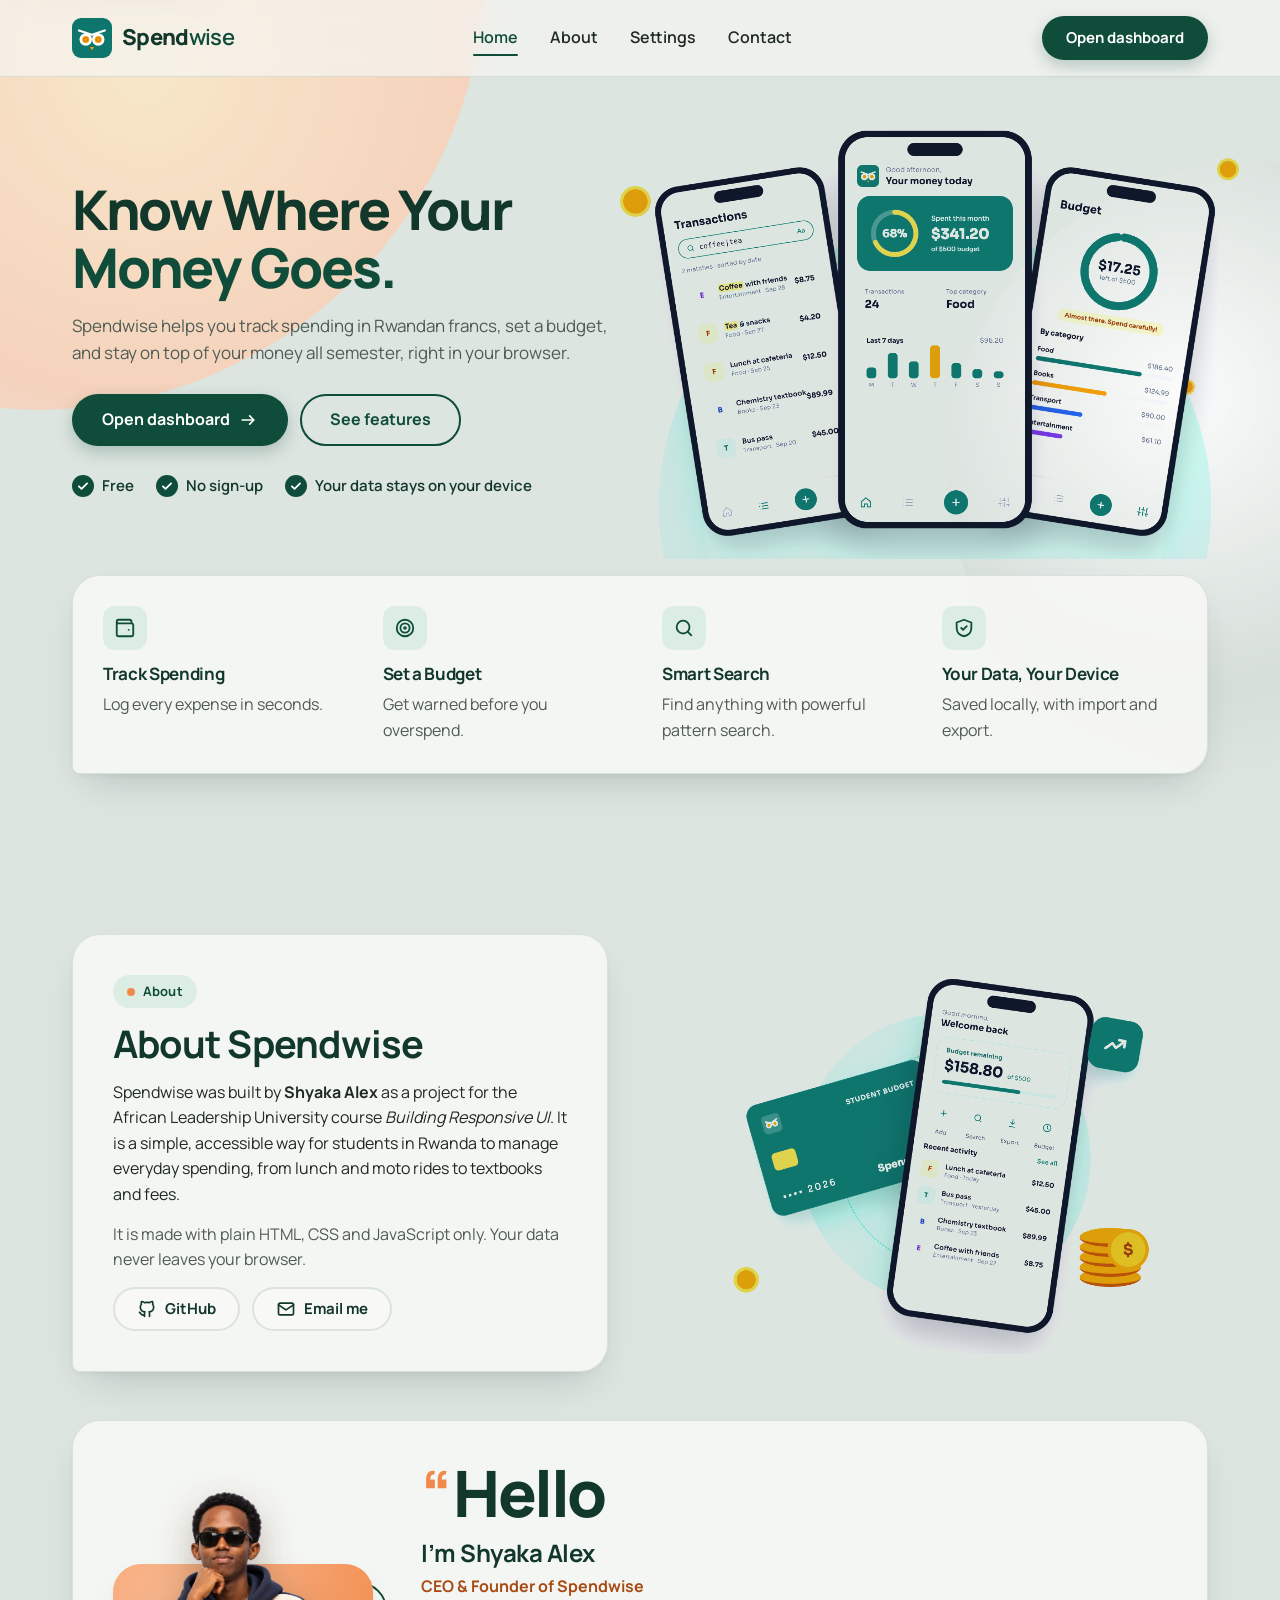
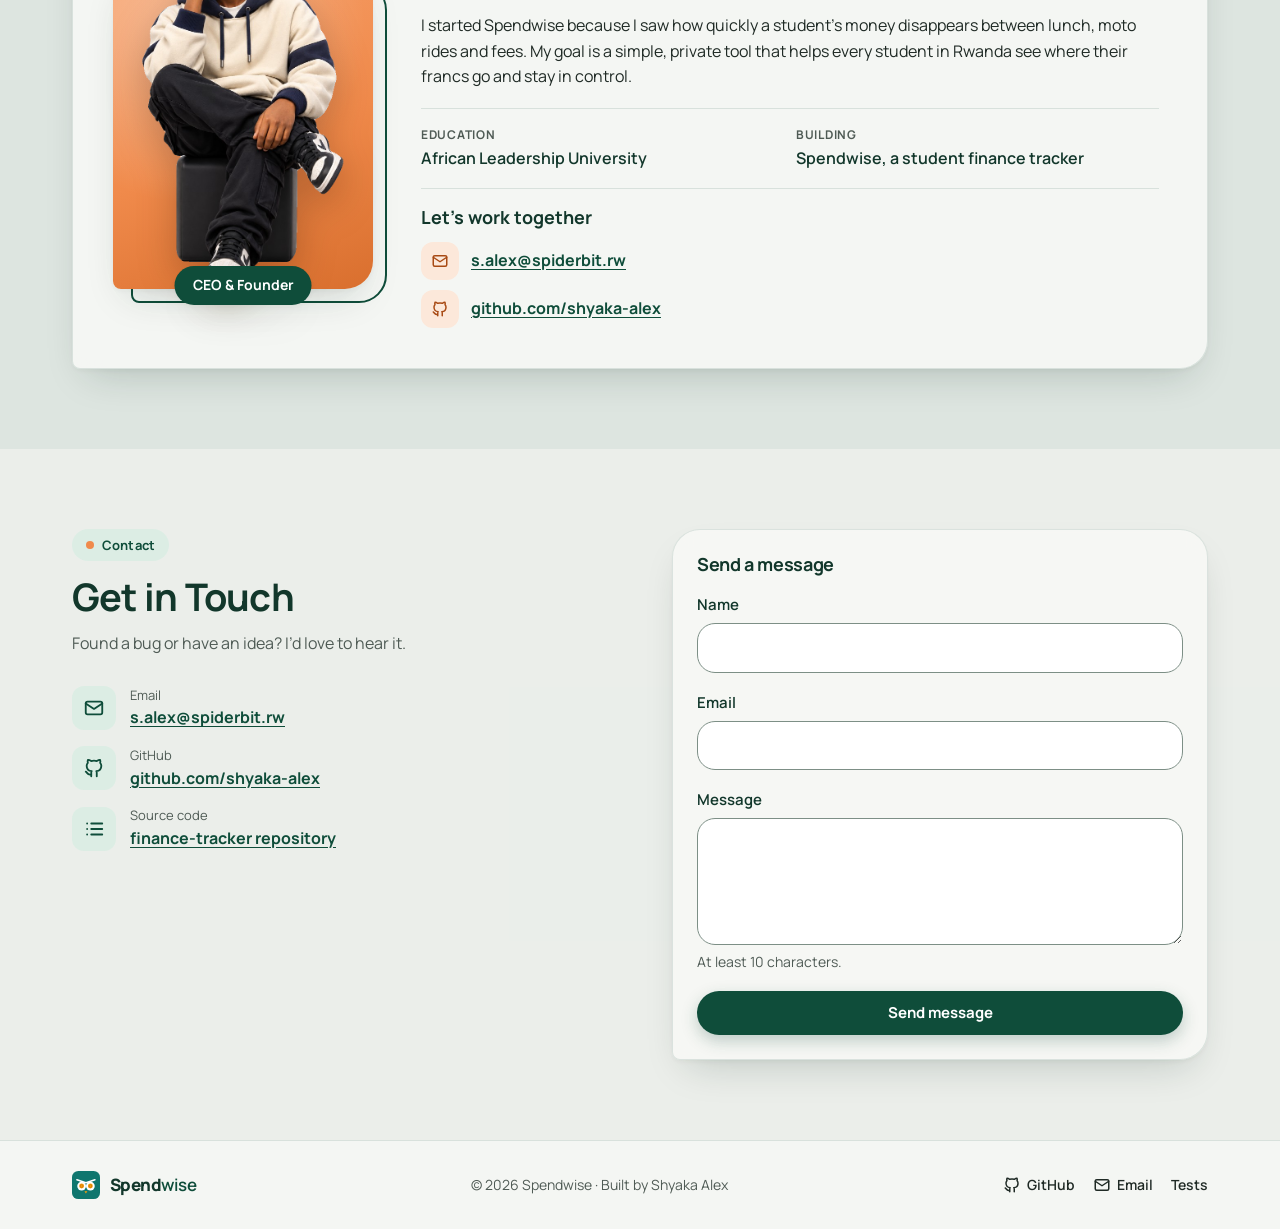
==== commit f8546d91: "feat: reorder nav to Home, About, Settings, Contact and drop Dashboard link" ====
--- a/index.html
+++ b/index.html
@@ -72,9 +72,8 @@
       <nav class="site-nav" id="site-nav" aria-label="Main">
         <ul>
           <li><a href="#home" data-nav><svg class="icon" aria-hidden="true"><use href="#i-home"/></svg>Home</a></li>
-          <li><a href="#dashboard" data-nav><svg class="icon" aria-hidden="true"><use href="#i-grid"/></svg>Dashboard</a></li>
+          <li><a href="#about" data-nav><svg class="icon" aria-hidden="true"><use href="#i-info"/></svg>About</a></li>
           <li><a href="#settings" data-nav><svg class="icon" aria-hidden="true"><use href="#i-settings"/></svg>Settings</a></li>
-          <li><a href="#about" data-nav><svg class="icon" aria-hidden="true"><use href="#i-info"/></svg>About</a></li>
           <li><a href="#contact" data-nav><svg class="icon" aria-hidden="true"><use href="#i-chat"/></svg>Contact</a></li>
         </ul>
         <a class="btn btn--primary header-cta" href="#dashboard">Open dashboard</a>
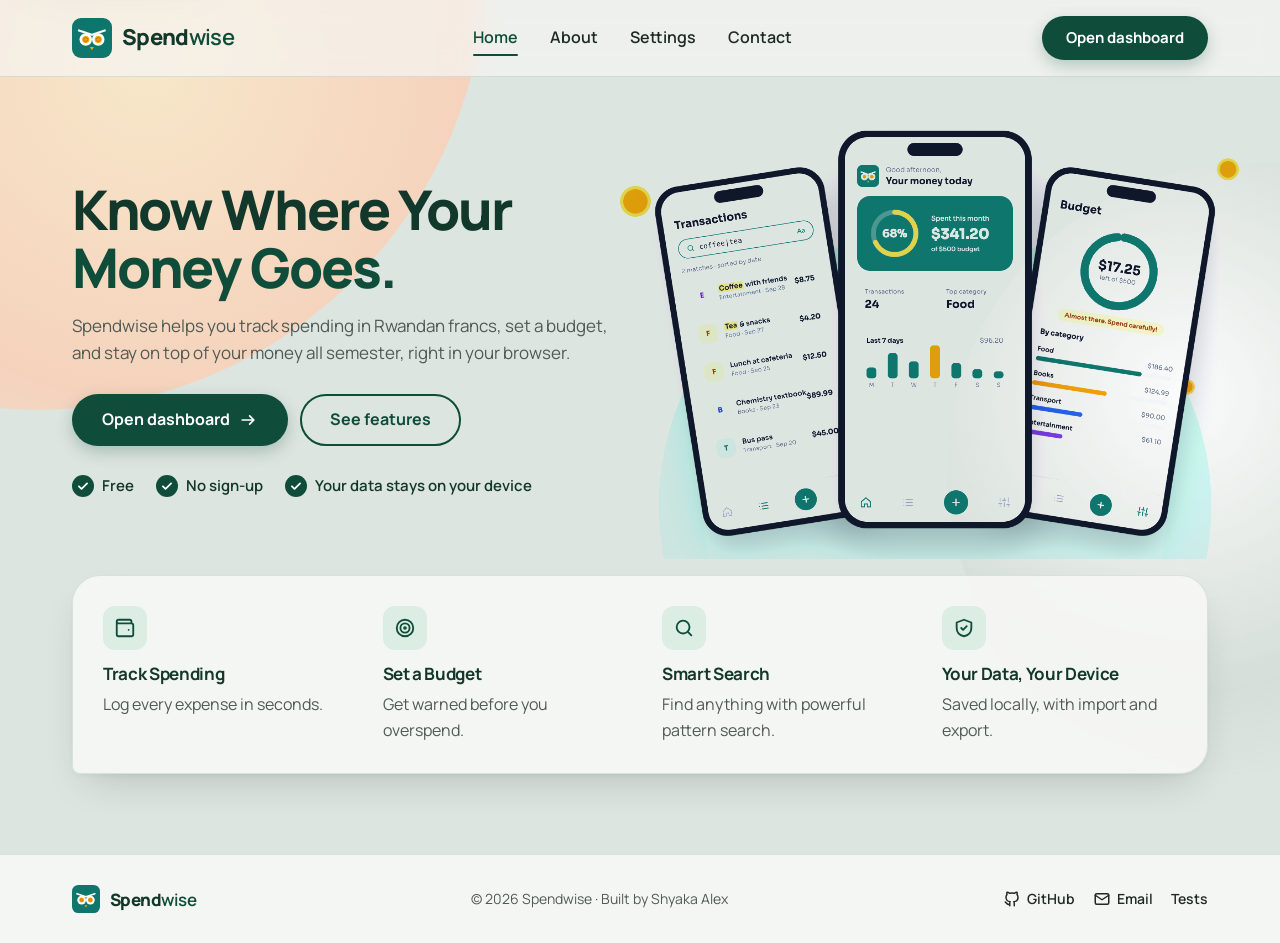
==== commit ed471298: "feat: give About and Contact their own pages and version all script imports" ====
--- a/index.html
+++ b/index.html
@@ -11,14 +11,14 @@
   <link rel="preconnect" href="https://fonts.googleapis.com">
   <link rel="preconnect" href="https://fonts.gstatic.com" crossorigin>
   <link rel="stylesheet" href="https://fonts.googleapis.com/css2?family=Manrope:wght@300;400;500;600;700;800&display=swap">
-  <link rel="stylesheet" href="styles/main.css?v=20261012c">
+  <link rel="stylesheet" href="styles/main.css?v=20261012d">
   <script>
     try {
       var saved = JSON.parse(localStorage.getItem('spendwise:settings'));
       if (saved && saved.theme === 'dark') document.documentElement.dataset.theme = 'dark';
     } catch (e) { /* ignore unreadable settings */ }
   </script>
-  <script type="module" src="scripts/main.js?v=20261012c"></script>
+  <script type="module" src="scripts/main.js?v=20261012d"></script>
 </head>
 <body>
   <svg class="sprite" aria-hidden="true" focusable="false">
@@ -139,120 +139,122 @@
           </ul>
         </div>
       </section>
-
-      <section id="about" class="band" aria-labelledby="about-title">
-        <div class="container split split--reverse">
-          <div class="split__text">
-            <div class="card about-card">
-              <p class="badge">About</p>
-              <h3 id="about-title" class="section-title" tabindex="-1">About Spendwise</h3>
-              <p>Spendwise was built by <strong>Shyaka Alex</strong> as a project for the African Leadership University course <em>Building Responsive UI</em>. It is a simple, accessible way for students in Rwanda to manage everyday spending, from lunch and moto rides to textbooks and fees.</p>
-              <p class="muted">It is made with plain HTML, CSS and JavaScript only. Your data never leaves your browser.</p>
-              <div class="btn-row">
-                <a class="btn btn--pill" href="https://github.com/shyaka-alex"><svg class="icon" aria-hidden="true"><use href="#i-github"/></svg>GitHub</a>
-                <a class="btn btn--pill" href="mailto:s.alex@spiderbit.rw"><svg class="icon" aria-hidden="true"><use href="#i-mail"/></svg>Email me</a>
-              </div>
-            </div>
-          </div>
-          <div class="split__media">
-            <img src="assets/img/student-coins@1x.png"
-                 srcset="assets/img/student-coins@1x.png 960w, assets/img/student-coins@2x.png 1920w"
-                 sizes="(min-width: 1024px) 560px, 100vw"
-                 width="960" height="720" loading="lazy"
-                 alt="A Spendwise student budget card and a phone showing the remaining budget and recent activity, next to a stack of coins.">
-          </div>
-        </div>
-
-        <div class="container">
-          <article class="founder card" aria-labelledby="founder-title">
-            <div class="founder__media">
-              <div class="founder__photo">
-                <img class="founder__img" src="assets/img/founder.png" width="490" height="965" loading="lazy"
-                     alt="Shyaka Alex in sunglasses, a cream and navy hoodie and black cargo trousers, sitting on a black cube.">
-              </div>
-              <p class="founder__role-tag">CEO &amp; Founder</p>
-            </div>
-
-            <div class="founder__body">
-              <p class="founder__hello" aria-hidden="true"><span class="founder__quote">“</span>Hello</p>
-              <h4 id="founder-title" class="founder__name">I’m Shyaka Alex</h4>
-              <p class="founder__role">CEO &amp; Founder of Spendwise</p>
-              <p>I started Spendwise because I saw how quickly a student’s money disappears between lunch, moto rides and fees. My goal is a simple, private tool that helps every student in Rwanda see where their francs go and stay in control.</p>
-
-              <dl class="founder__facts">
-                <div>
-                  <dt>Education</dt>
-                  <dd>African Leadership University</dd>
-                </div>
-                <div>
-                  <dt>Building</dt>
-                  <dd>Spendwise, a student finance tracker</dd>
-                </div>
-              </dl>
-
-              <div class="founder__contact">
-                <p class="founder__contact-title">Let’s work together</p>
-                <ul class="founder__links">
-                  <li>
-                    <span class="tile tile--gold" aria-hidden="true"><svg class="icon"><use href="#i-mail"/></svg></span>
-                    <a href="mailto:s.alex@spiderbit.rw">s.alex@spiderbit.rw</a>
-                  </li>
-                  <li>
-                    <span class="tile tile--gold" aria-hidden="true"><svg class="icon"><use href="#i-github"/></svg></span>
-                    <a href="https://github.com/shyaka-alex">github.com/shyaka-alex</a>
-                  </li>
-                </ul>
-              </div>
-            </div>
-          </article>
-        </div>
-      </section>
-
-      <section id="contact" class="band band--tint" aria-labelledby="contact-title">
-        <div class="container split split--top">
-          <div class="split__text">
-            <p class="badge">Contact</p>
-            <h3 id="contact-title" class="section-title" tabindex="-1">Get in Touch</h3>
-            <p class="muted">Found a bug or have an idea? I’d love to hear it.</p>
-            <ul class="contact-list">
-              <li>
-                <span class="tile" aria-hidden="true"><svg class="icon"><use href="#i-mail"/></svg></span>
-                <span><span class="contact-list__label">Email</span><a href="mailto:s.alex@spiderbit.rw">s.alex@spiderbit.rw</a></span>
-              </li>
-              <li>
-                <span class="tile" aria-hidden="true"><svg class="icon"><use href="#i-github"/></svg></span>
-                <span><span class="contact-list__label">GitHub</span><a href="https://github.com/shyaka-alex">github.com/shyaka-alex</a></span>
-              </li>
-              <li>
-                <span class="tile" aria-hidden="true"><svg class="icon"><use href="#i-list"/></svg></span>
-                <span><span class="contact-list__label">Source code</span><a href="https://github.com/shyaka-alex/finance-tracker">finance-tracker repository</a></span>
-              </li>
-            </ul>
-          </div>
-
-          <form id="contact-form" class="card form-card" novalidate aria-labelledby="contact-form-title">
-            <h4 id="contact-form-title" class="card__title">Send a message</h4>
-            <div class="field">
-              <label for="c-name">Name</label>
-              <input id="c-name" name="name" type="text" autocomplete="name" maxlength="80" required aria-describedby="c-name-error">
-              <p id="c-name-error" class="field__error"></p>
-            </div>
-            <div class="field">
-              <label for="c-email">Email</label>
-              <input id="c-email" name="email" type="email" autocomplete="email" inputmode="email" required aria-describedby="c-email-error">
-              <p id="c-email-error" class="field__error"></p>
-            </div>
-            <div class="field">
-              <label for="c-message">Message</label>
-              <textarea id="c-message" name="message" rows="4" maxlength="1000" required aria-describedby="c-message-hint c-message-error"></textarea>
-              <p id="c-message-hint" class="hint">At least 10 characters.</p>
-              <p id="c-message-error" class="field__error"></p>
-            </div>
-            <button type="submit" class="btn btn--primary btn--block">Send message</button>
-            <p class="form-status" id="contact-status" role="status"></p>
-          </form>
-        </div>
-      </section>
+    </section>
+
+    <!-- ================= About ================= -->
+    <section id="about" class="view view--page band" aria-labelledby="about-title" hidden>
+      <div class="container split split--reverse">
+        <div class="split__text">
+          <div class="card about-card">
+            <p class="badge">About</p>
+            <h2 id="about-title" class="section-title" tabindex="-1">About Spendwise</h2>
+            <p>Spendwise was built by <strong>Shyaka Alex</strong> as a project for the African Leadership University course <em>Building Responsive UI</em>. It is a simple, accessible way for students in Rwanda to manage everyday spending, from lunch and moto rides to textbooks and fees.</p>
+            <p class="muted">It is made with plain HTML, CSS and JavaScript only. Your data never leaves your browser.</p>
+            <div class="btn-row">
+              <a class="btn btn--pill" href="https://github.com/shyaka-alex"><svg class="icon" aria-hidden="true"><use href="#i-github"/></svg>GitHub</a>
+              <a class="btn btn--pill" href="mailto:s.alex@spiderbit.rw"><svg class="icon" aria-hidden="true"><use href="#i-mail"/></svg>Email me</a>
+            </div>
+          </div>
+        </div>
+        <div class="split__media">
+          <img src="assets/img/student-coins@1x.png"
+               srcset="assets/img/student-coins@1x.png 960w, assets/img/student-coins@2x.png 1920w"
+               sizes="(min-width: 1024px) 560px, 100vw"
+               width="960" height="720" loading="lazy"
+               alt="A Spendwise student budget card and a phone showing the remaining budget and recent activity, next to a stack of coins.">
+        </div>
+      </div>
+
+      <div class="container">
+        <article class="founder card" aria-labelledby="founder-title">
+          <div class="founder__media">
+            <div class="founder__photo">
+              <img class="founder__img" src="assets/img/founder.png" width="490" height="965" loading="lazy"
+                   alt="Shyaka Alex in sunglasses, a cream and navy hoodie and black cargo trousers, sitting on a black cube.">
+            </div>
+            <p class="founder__role-tag">CEO &amp; Founder</p>
+          </div>
+
+          <div class="founder__body">
+            <p class="founder__hello" aria-hidden="true"><span class="founder__quote">“</span>Hello</p>
+            <h3 id="founder-title" class="founder__name">I’m Shyaka Alex</h3>
+            <p class="founder__role">CEO &amp; Founder of Spendwise</p>
+            <p>I started Spendwise because I saw how quickly a student’s money disappears between lunch, moto rides and fees. My goal is a simple, private tool that helps every student in Rwanda see where their francs go and stay in control.</p>
+
+            <dl class="founder__facts">
+              <div>
+                <dt>Education</dt>
+                <dd>African Leadership University</dd>
+              </div>
+              <div>
+                <dt>Building</dt>
+                <dd>Spendwise, a student finance tracker</dd>
+              </div>
+            </dl>
+
+            <div class="founder__contact">
+              <p class="founder__contact-title">Let’s work together</p>
+              <ul class="founder__links">
+                <li>
+                  <span class="tile tile--gold" aria-hidden="true"><svg class="icon"><use href="#i-mail"/></svg></span>
+                  <a href="mailto:s.alex@spiderbit.rw">s.alex@spiderbit.rw</a>
+                </li>
+                <li>
+                  <span class="tile tile--gold" aria-hidden="true"><svg class="icon"><use href="#i-github"/></svg></span>
+                  <a href="https://github.com/shyaka-alex">github.com/shyaka-alex</a>
+                </li>
+              </ul>
+            </div>
+          </div>
+        </article>
+      </div>
+    </section>
+
+    <!-- ================= Contact ================= -->
+    <section id="contact" class="view view--page band" aria-labelledby="contact-title" hidden>
+      <div class="container split split--top">
+        <div class="split__text">
+          <p class="badge">Contact</p>
+          <h2 id="contact-title" class="section-title" tabindex="-1">Get in Touch</h2>
+          <p class="muted">Found a bug or have an idea? I’d love to hear it.</p>
+          <ul class="contact-list">
+            <li>
+              <span class="tile" aria-hidden="true"><svg class="icon"><use href="#i-mail"/></svg></span>
+              <span><span class="contact-list__label">Email</span><a href="mailto:s.alex@spiderbit.rw">s.alex@spiderbit.rw</a></span>
+            </li>
+            <li>
+              <span class="tile" aria-hidden="true"><svg class="icon"><use href="#i-github"/></svg></span>
+              <span><span class="contact-list__label">GitHub</span><a href="https://github.com/shyaka-alex">github.com/shyaka-alex</a></span>
+            </li>
+            <li>
+              <span class="tile" aria-hidden="true"><svg class="icon"><use href="#i-list"/></svg></span>
+              <span><span class="contact-list__label">Source code</span><a href="https://github.com/shyaka-alex/finance-tracker">finance-tracker repository</a></span>
+            </li>
+          </ul>
+        </div>
+
+        <form id="contact-form" class="card form-card" novalidate aria-labelledby="contact-form-title">
+          <h3 id="contact-form-title" class="card__title">Send a message</h3>
+          <div class="field">
+            <label for="c-name">Name</label>
+            <input id="c-name" name="name" type="text" autocomplete="name" maxlength="80" required aria-describedby="c-name-error">
+            <p id="c-name-error" class="field__error"></p>
+          </div>
+          <div class="field">
+            <label for="c-email">Email</label>
+            <input id="c-email" name="email" type="email" autocomplete="email" inputmode="email" required aria-describedby="c-email-error">
+            <p id="c-email-error" class="field__error"></p>
+          </div>
+          <div class="field">
+            <label for="c-message">Message</label>
+            <textarea id="c-message" name="message" rows="4" maxlength="1000" required aria-describedby="c-message-hint c-message-error"></textarea>
+            <p id="c-message-hint" class="hint">At least 10 characters.</p>
+            <p id="c-message-error" class="field__error"></p>
+          </div>
+          <button type="submit" class="btn btn--primary btn--block">Send message</button>
+          <p class="form-status" id="contact-status" role="status"></p>
+        </form>
+      </div>
     </section>
 
     <!-- ================= Dashboard ================= -->
--- a/styles/main.css
+++ b/styles/main.css
@@ -422,6 +422,8 @@
 .view { animation: fade-up 0.45s var(--ease) backwards; }
 
 .view--app { padding: 28px 0 64px; }
+
+.view--page { min-height: calc(100vh - var(--header-h) - 120px); }
 
 .band { padding: 56px 0; }
 .band--tint { background: var(--tint); }
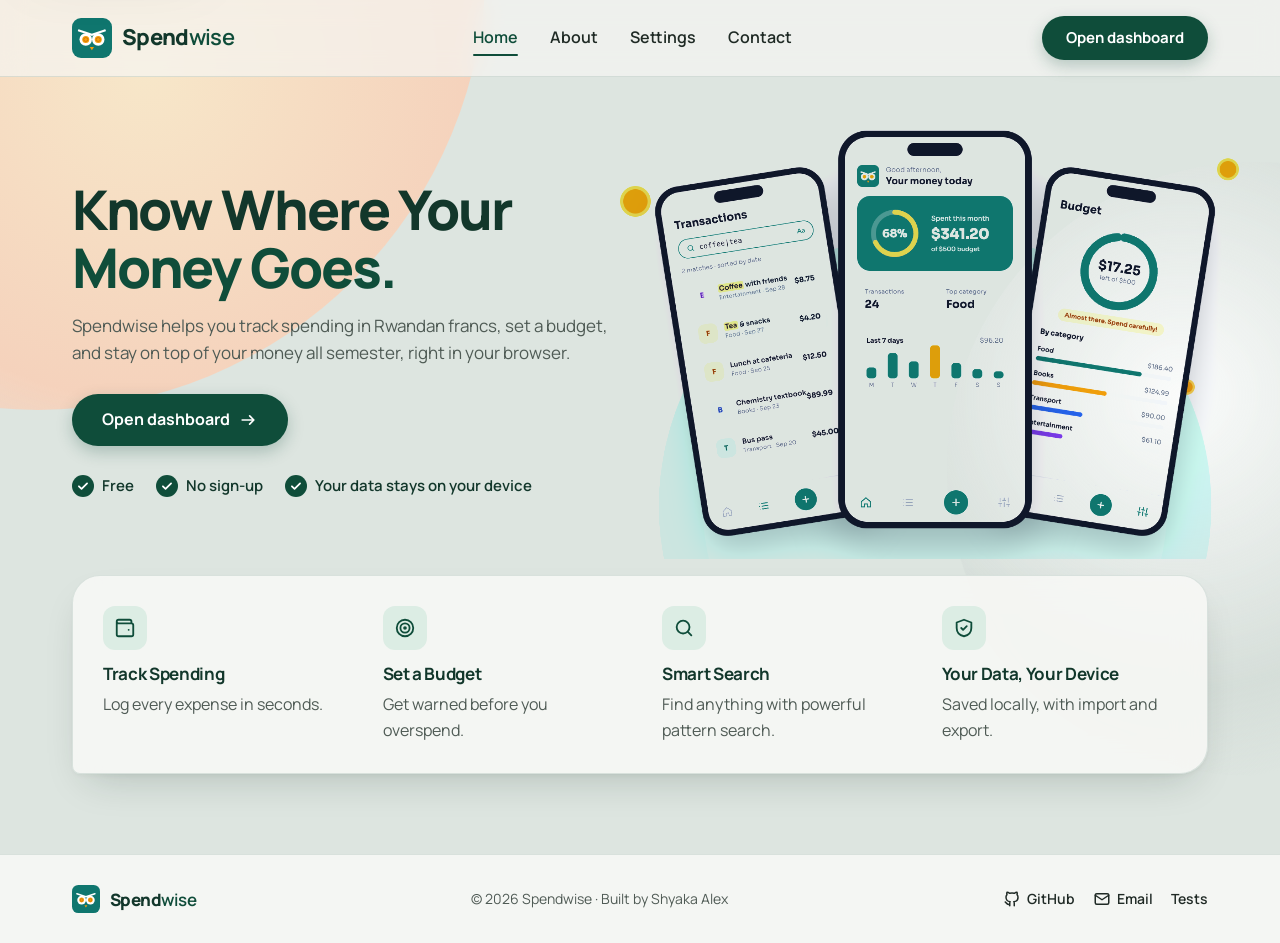
==== commit fb8e1947: "feat: remove See features button from hero" ====
--- a/index.html
+++ b/index.html
@@ -92,9 +92,7 @@
             <h2 id="home-title" class="hero__title" tabindex="-1">Know Where Your <span class="text-teal">Money Goes.</span></h2>
             <p class="hero__lede">Spendwise helps you track spending in Rwandan francs, set a budget, and stay on top of your money all semester, right in your browser.</p>
             <div class="btn-row">
-              <a class="btn btn--primary btn--lg" href="#dashboard">Open dashboard <svg class="icon" aria-hidden="true"><use href="#i-arrow"/></svg></a>
-              <a class="btn btn--outline btn--lg" href="#features">See features</a>
-            </div>
+              <a class="btn btn--primary btn--lg" href="#dashboard">Open dashboard <svg class="icon" aria-hidden="true"><use href="#i-arrow"/></svg></a>            </div>
             <ul class="trust" aria-label="Why it is easy to start">
               <li><svg class="icon" aria-hidden="true"><use href="#i-check"/></svg>Free</li>
               <li><svg class="icon" aria-hidden="true"><use href="#i-check"/></svg>No sign-up</li>
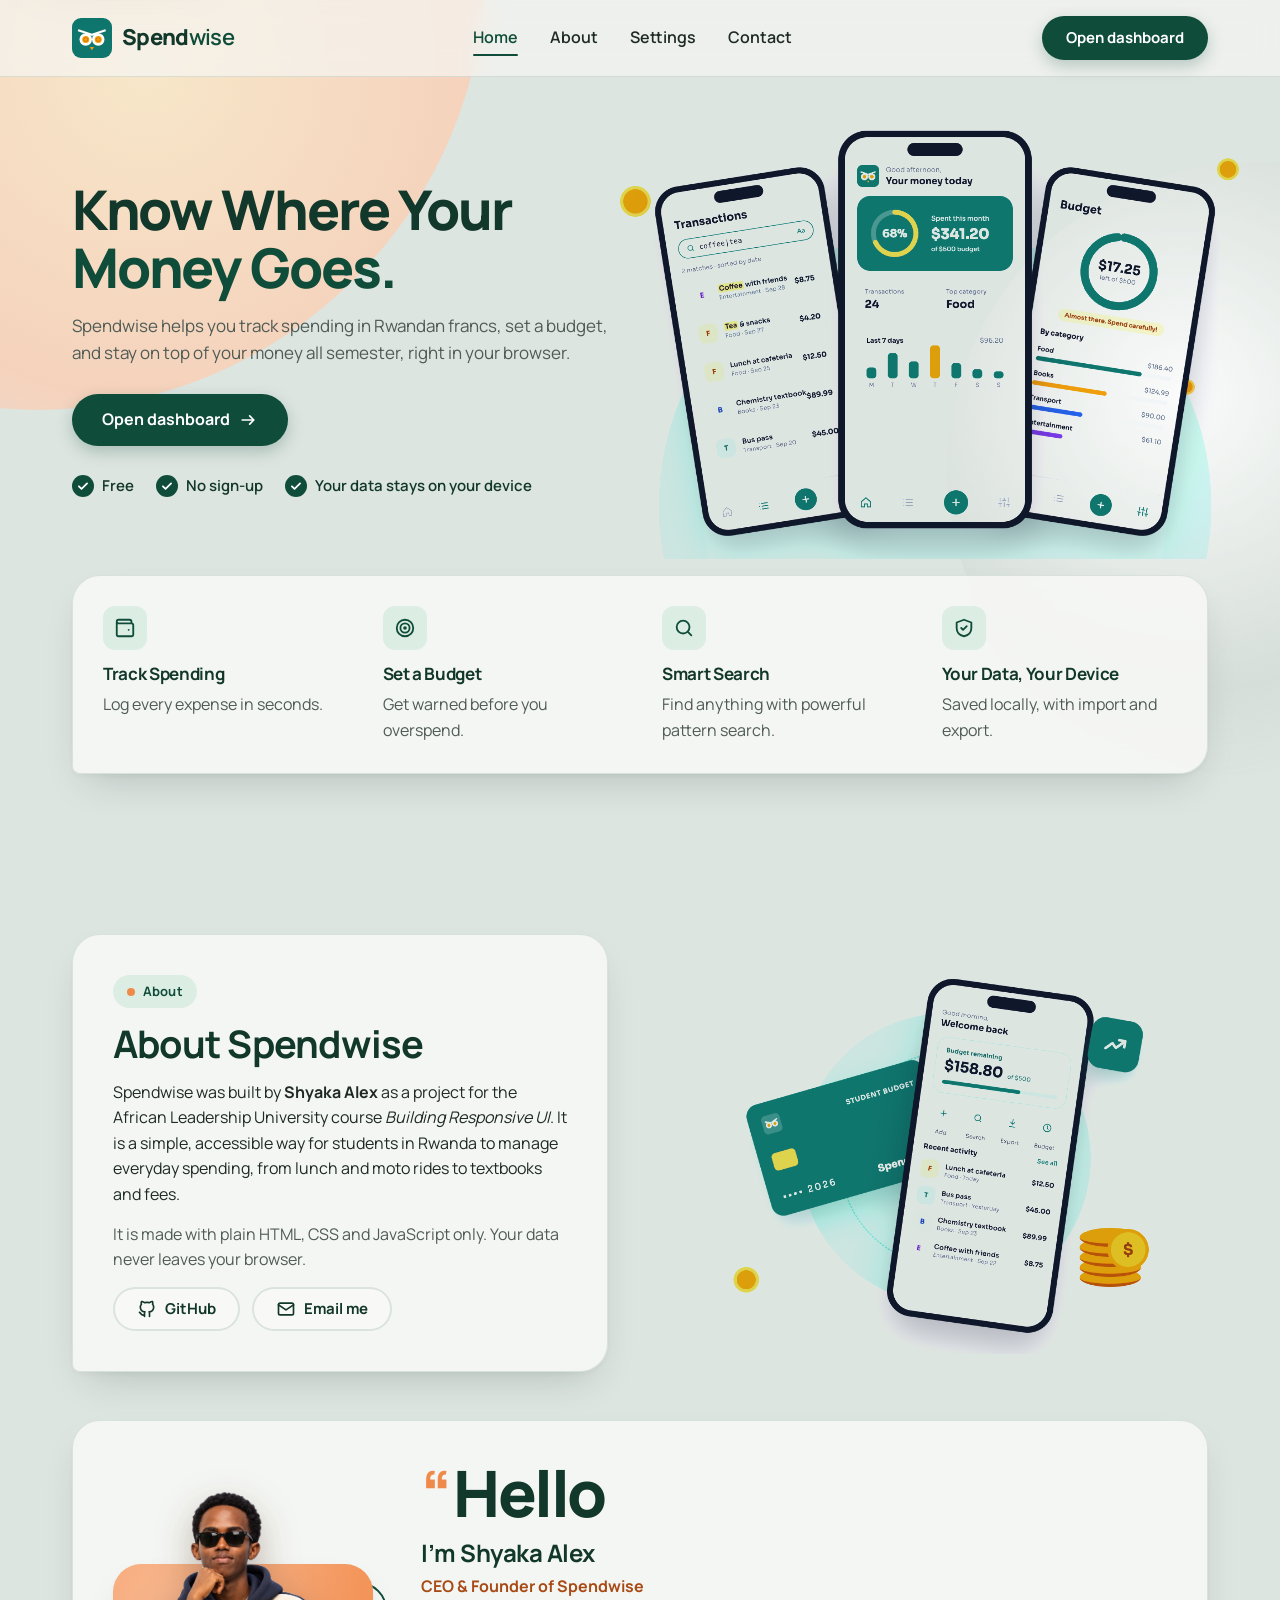
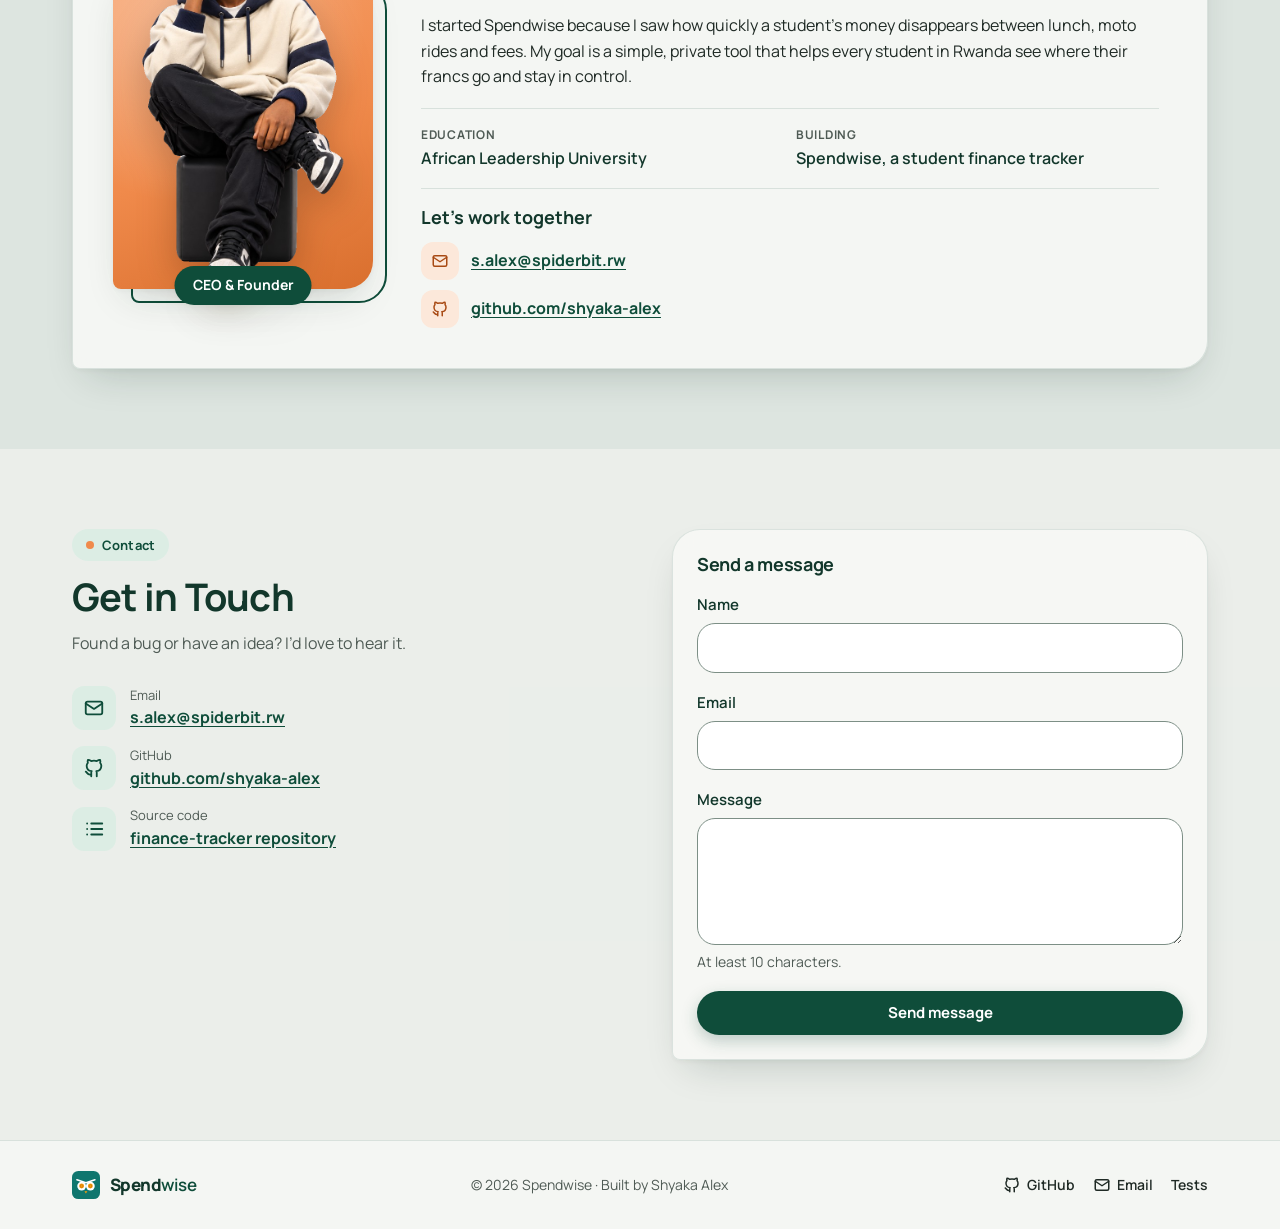
==== commit bab18240: "feat: show About and Contact on Home as well as their own pages" ====
--- a/index.html
+++ b/index.html
@@ -11,14 +11,14 @@
   <link rel="preconnect" href="https://fonts.googleapis.com">
   <link rel="preconnect" href="https://fonts.gstatic.com" crossorigin>
   <link rel="stylesheet" href="https://fonts.googleapis.com/css2?family=Manrope:wght@300;400;500;600;700;800&display=swap">
-  <link rel="stylesheet" href="styles/main.css?v=20261012d">
+  <link rel="stylesheet" href="styles/main.css?v=20261013a">
   <script>
     try {
       var saved = JSON.parse(localStorage.getItem('spendwise:settings'));
       if (saved && saved.theme === 'dark') document.documentElement.dataset.theme = 'dark';
     } catch (e) { /* ignore unreadable settings */ }
   </script>
-  <script type="module" src="scripts/main.js?v=20261012d"></script>
+  <script type="module" src="scripts/main.js?v=20261013a"></script>
 </head>
 <body>
   <svg class="sprite" aria-hidden="true" focusable="false">
@@ -137,6 +137,120 @@
           </ul>
         </div>
       </section>
+
+      <section id="home-about" class="band" aria-labelledby="home-about-title">
+        <div class="container split split--reverse">
+          <div class="split__text">
+            <div class="card about-card">
+              <p class="badge">About</p>
+              <h3 id="home-about-title" class="section-title">About Spendwise</h3>
+              <p>Spendwise was built by <strong>Shyaka Alex</strong> as a project for the African Leadership University course <em>Building Responsive UI</em>. It is a simple, accessible way for students in Rwanda to manage everyday spending, from lunch and moto rides to textbooks and fees.</p>
+              <p class="muted">It is made with plain HTML, CSS and JavaScript only. Your data never leaves your browser.</p>
+              <div class="btn-row">
+                <a class="btn btn--pill" href="https://github.com/shyaka-alex"><svg class="icon" aria-hidden="true"><use href="#i-github"/></svg>GitHub</a>
+                <a class="btn btn--pill" href="mailto:s.alex@spiderbit.rw"><svg class="icon" aria-hidden="true"><use href="#i-mail"/></svg>Email me</a>
+              </div>
+            </div>
+          </div>
+          <div class="split__media">
+            <img src="assets/img/student-coins@1x.png"
+                 srcset="assets/img/student-coins@1x.png 960w, assets/img/student-coins@2x.png 1920w"
+                 sizes="(min-width: 1024px) 560px, 100vw"
+                 width="960" height="720" loading="lazy"
+                 alt="A Spendwise student budget card and a phone showing the remaining budget and recent activity, next to a stack of coins.">
+          </div>
+        </div>
+
+        <div class="container">
+          <article class="founder card" aria-labelledby="home-founder-title">
+            <div class="founder__media">
+              <div class="founder__photo">
+                <img class="founder__img" src="assets/img/founder.png" width="490" height="965" loading="lazy"
+                     alt="Shyaka Alex in sunglasses, a cream and navy hoodie and black cargo trousers, sitting on a black cube.">
+              </div>
+              <p class="founder__role-tag">CEO &amp; Founder</p>
+            </div>
+
+            <div class="founder__body">
+              <p class="founder__hello" aria-hidden="true"><span class="founder__quote">“</span>Hello</p>
+              <h4 id="home-founder-title" class="founder__name">I’m Shyaka Alex</h4>
+              <p class="founder__role">CEO &amp; Founder of Spendwise</p>
+              <p>I started Spendwise because I saw how quickly a student’s money disappears between lunch, moto rides and fees. My goal is a simple, private tool that helps every student in Rwanda see where their francs go and stay in control.</p>
+
+              <dl class="founder__facts">
+                <div>
+                  <dt>Education</dt>
+                  <dd>African Leadership University</dd>
+                </div>
+                <div>
+                  <dt>Building</dt>
+                  <dd>Spendwise, a student finance tracker</dd>
+                </div>
+              </dl>
+
+              <div class="founder__contact">
+                <p class="founder__contact-title">Let’s work together</p>
+                <ul class="founder__links">
+                  <li>
+                    <span class="tile tile--gold" aria-hidden="true"><svg class="icon"><use href="#i-mail"/></svg></span>
+                    <a href="mailto:s.alex@spiderbit.rw">s.alex@spiderbit.rw</a>
+                  </li>
+                  <li>
+                    <span class="tile tile--gold" aria-hidden="true"><svg class="icon"><use href="#i-github"/></svg></span>
+                    <a href="https://github.com/shyaka-alex">github.com/shyaka-alex</a>
+                  </li>
+                </ul>
+              </div>
+            </div>
+          </article>
+        </div>
+      </section>
+
+      <section id="home-contact" class="band band--tint" aria-labelledby="home-contact-title">
+        <div class="container split split--top">
+          <div class="split__text">
+            <p class="badge">Contact</p>
+            <h3 id="home-contact-title" class="section-title">Get in Touch</h3>
+            <p class="muted">Found a bug or have an idea? I’d love to hear it.</p>
+            <ul class="contact-list">
+              <li>
+                <span class="tile" aria-hidden="true"><svg class="icon"><use href="#i-mail"/></svg></span>
+                <span><span class="contact-list__label">Email</span><a href="mailto:s.alex@spiderbit.rw">s.alex@spiderbit.rw</a></span>
+              </li>
+              <li>
+                <span class="tile" aria-hidden="true"><svg class="icon"><use href="#i-github"/></svg></span>
+                <span><span class="contact-list__label">GitHub</span><a href="https://github.com/shyaka-alex">github.com/shyaka-alex</a></span>
+              </li>
+              <li>
+                <span class="tile" aria-hidden="true"><svg class="icon"><use href="#i-list"/></svg></span>
+                <span><span class="contact-list__label">Source code</span><a href="https://github.com/shyaka-alex/finance-tracker">finance-tracker repository</a></span>
+              </li>
+            </ul>
+          </div>
+
+          <form id="home-contact-form" class="card form-card" data-contact-form novalidate aria-labelledby="home-contact-form-title">
+            <h4 id="home-contact-form-title" class="card__title">Send a message</h4>
+            <div class="field">
+              <label for="hc-name">Name</label>
+              <input id="hc-name" name="name" type="text" autocomplete="name" maxlength="80" required aria-describedby="hc-name-error">
+              <p id="hc-name-error" class="field__error"></p>
+            </div>
+            <div class="field">
+              <label for="hc-email">Email</label>
+              <input id="hc-email" name="email" type="email" autocomplete="email" inputmode="email" required aria-describedby="hc-email-error">
+              <p id="hc-email-error" class="field__error"></p>
+            </div>
+            <div class="field">
+              <label for="hc-message">Message</label>
+              <textarea id="hc-message" name="message" rows="4" maxlength="1000" required aria-describedby="hc-message-hint hc-message-error"></textarea>
+              <p id="hc-message-hint" class="hint">At least 10 characters.</p>
+              <p id="hc-message-error" class="field__error"></p>
+            </div>
+            <button type="submit" class="btn btn--primary btn--block">Send message</button>
+            <p class="form-status" id="home-contact-status" role="status"></p>
+          </form>
+        </div>
+      </section>
     </section>
 
     <!-- ================= About ================= -->
@@ -231,7 +345,7 @@
           </ul>
         </div>
 
-        <form id="contact-form" class="card form-card" novalidate aria-labelledby="contact-form-title">
+        <form id="contact-form" class="card form-card" data-contact-form novalidate aria-labelledby="contact-form-title">
           <h3 id="contact-form-title" class="card__title">Send a message</h3>
           <div class="field">
             <label for="c-name">Name</label>
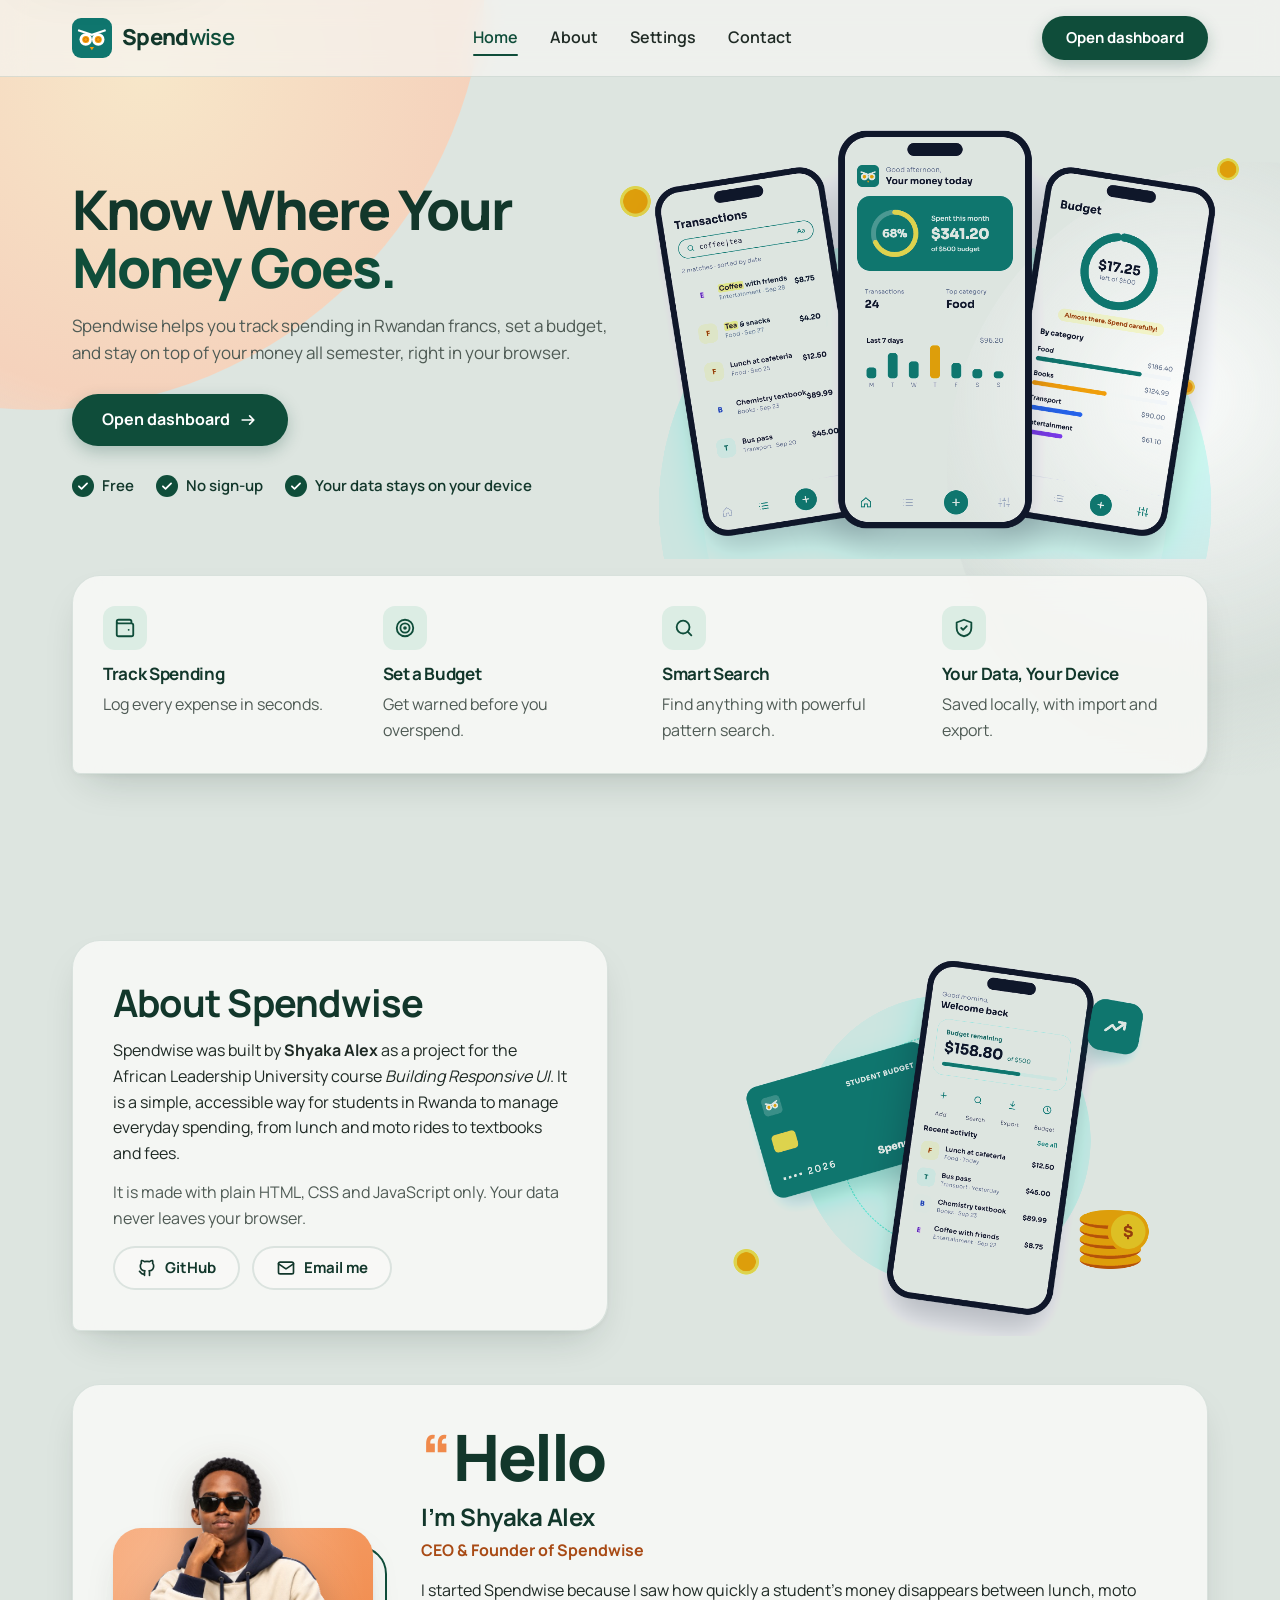
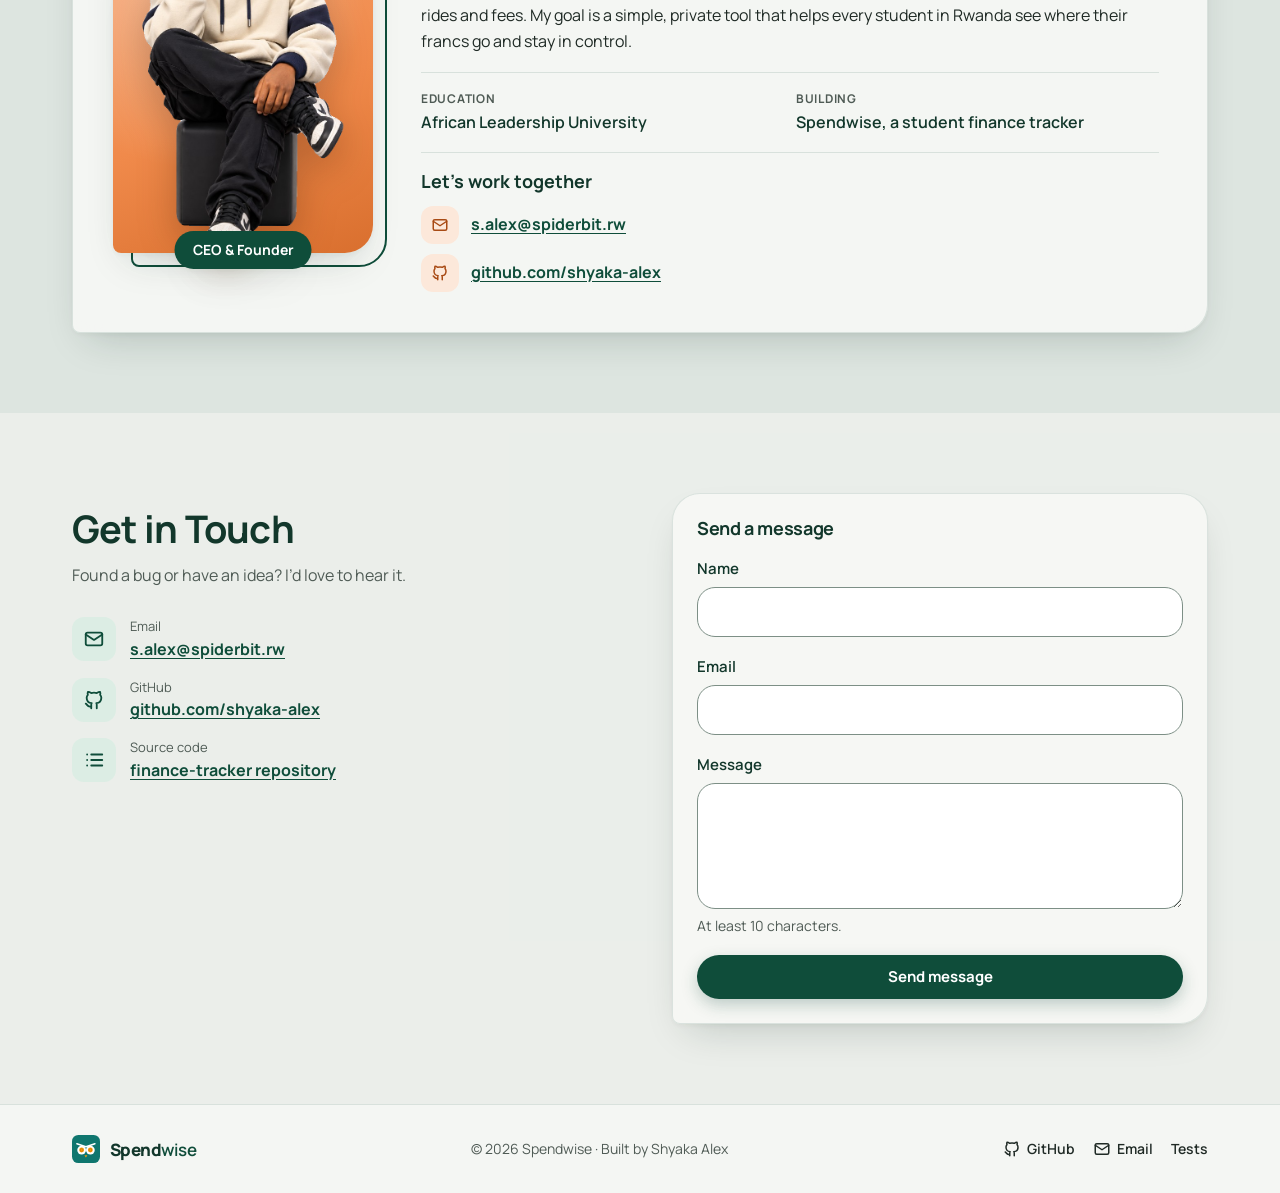
==== commit be14dc49: "feat: remove About and Contact pill labels" ====
--- a/index.html
+++ b/index.html
@@ -11,14 +11,14 @@
   <link rel="preconnect" href="https://fonts.googleapis.com">
   <link rel="preconnect" href="https://fonts.gstatic.com" crossorigin>
   <link rel="stylesheet" href="https://fonts.googleapis.com/css2?family=Manrope:wght@300;400;500;600;700;800&display=swap">
-  <link rel="stylesheet" href="styles/main.css?v=20261013a">
+  <link rel="stylesheet" href="styles/main.css?v=20261013b">
   <script>
     try {
       var saved = JSON.parse(localStorage.getItem('spendwise:settings'));
       if (saved && saved.theme === 'dark') document.documentElement.dataset.theme = 'dark';
     } catch (e) { /* ignore unreadable settings */ }
   </script>
-  <script type="module" src="scripts/main.js?v=20261013a"></script>
+  <script type="module" src="scripts/main.js?v=20261013b"></script>
 </head>
 <body>
   <svg class="sprite" aria-hidden="true" focusable="false">
@@ -142,7 +142,6 @@
         <div class="container split split--reverse">
           <div class="split__text">
             <div class="card about-card">
-              <p class="badge">About</p>
               <h3 id="home-about-title" class="section-title">About Spendwise</h3>
               <p>Spendwise was built by <strong>Shyaka Alex</strong> as a project for the African Leadership University course <em>Building Responsive UI</em>. It is a simple, accessible way for students in Rwanda to manage everyday spending, from lunch and moto rides to textbooks and fees.</p>
               <p class="muted">It is made with plain HTML, CSS and JavaScript only. Your data never leaves your browser.</p>
@@ -209,7 +208,6 @@
       <section id="home-contact" class="band band--tint" aria-labelledby="home-contact-title">
         <div class="container split split--top">
           <div class="split__text">
-            <p class="badge">Contact</p>
             <h3 id="home-contact-title" class="section-title">Get in Touch</h3>
             <p class="muted">Found a bug or have an idea? I’d love to hear it.</p>
             <ul class="contact-list">
@@ -258,7 +256,6 @@
       <div class="container split split--reverse">
         <div class="split__text">
           <div class="card about-card">
-            <p class="badge">About</p>
             <h2 id="about-title" class="section-title" tabindex="-1">About Spendwise</h2>
             <p>Spendwise was built by <strong>Shyaka Alex</strong> as a project for the African Leadership University course <em>Building Responsive UI</em>. It is a simple, accessible way for students in Rwanda to manage everyday spending, from lunch and moto rides to textbooks and fees.</p>
             <p class="muted">It is made with plain HTML, CSS and JavaScript only. Your data never leaves your browser.</p>
@@ -326,7 +323,6 @@
     <section id="contact" class="view view--page band" aria-labelledby="contact-title" hidden>
       <div class="container split split--top">
         <div class="split__text">
-          <p class="badge">Contact</p>
           <h2 id="contact-title" class="section-title" tabindex="-1">Get in Touch</h2>
           <p class="muted">Found a bug or have an idea? I’d love to hear it.</p>
           <ul class="contact-list">
--- a/styles/main.css
+++ b/styles/main.css
@@ -427,27 +427,6 @@
 
 .band { padding: 56px 0; }
 .band--tint { background: var(--tint); }
-
-.badge {
-  display: inline-flex;
-  align-items: center;
-  gap: 8px;
-  padding: 6px 14px;
-  border-radius: 999px;
-  background: var(--tile);
-  color: var(--primary-text);
-  font-size: 0.8125rem;
-  font-weight: 700;
-  letter-spacing: 0.01em;
-}
-
-.badge::before {
-  content: "";
-  width: 8px;
-  height: 8px;
-  border-radius: 50%;
-  background: var(--gold);
-}
 
 .section-title {
   margin: 14px 0 12px;
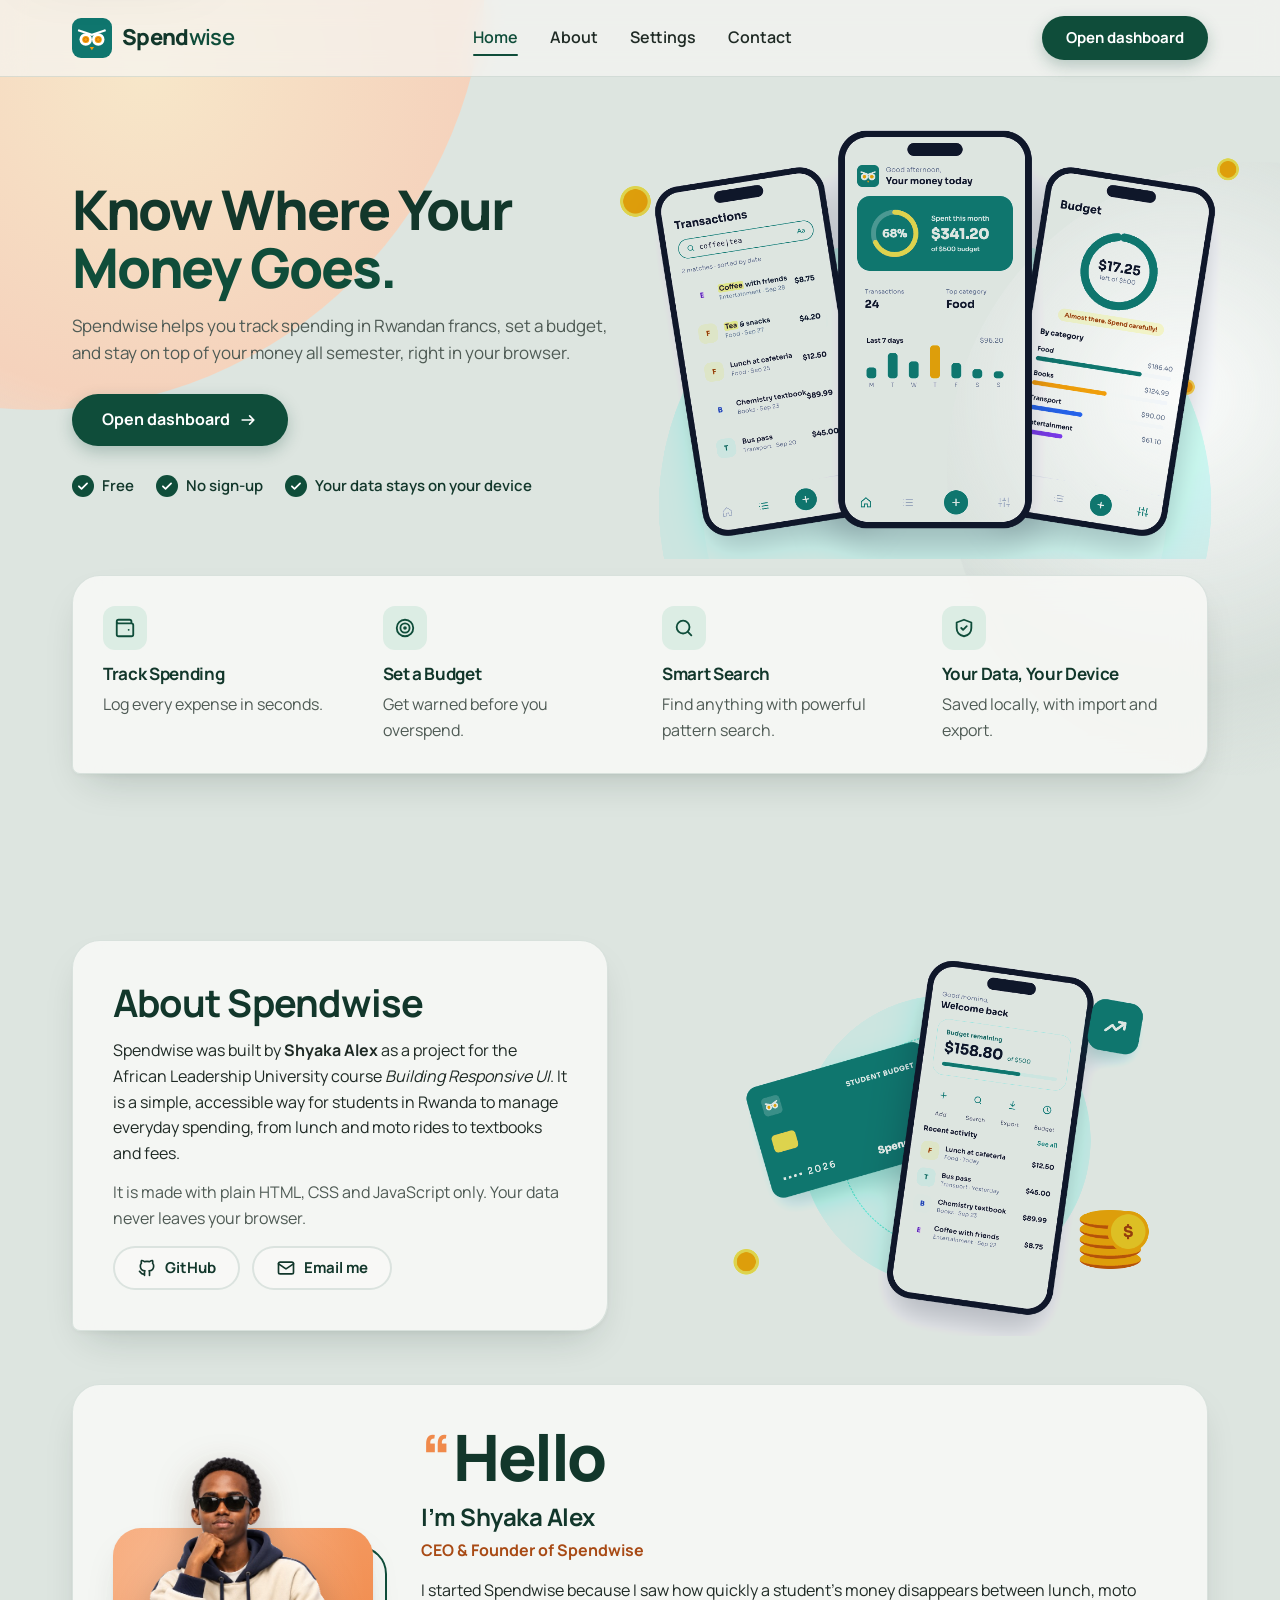
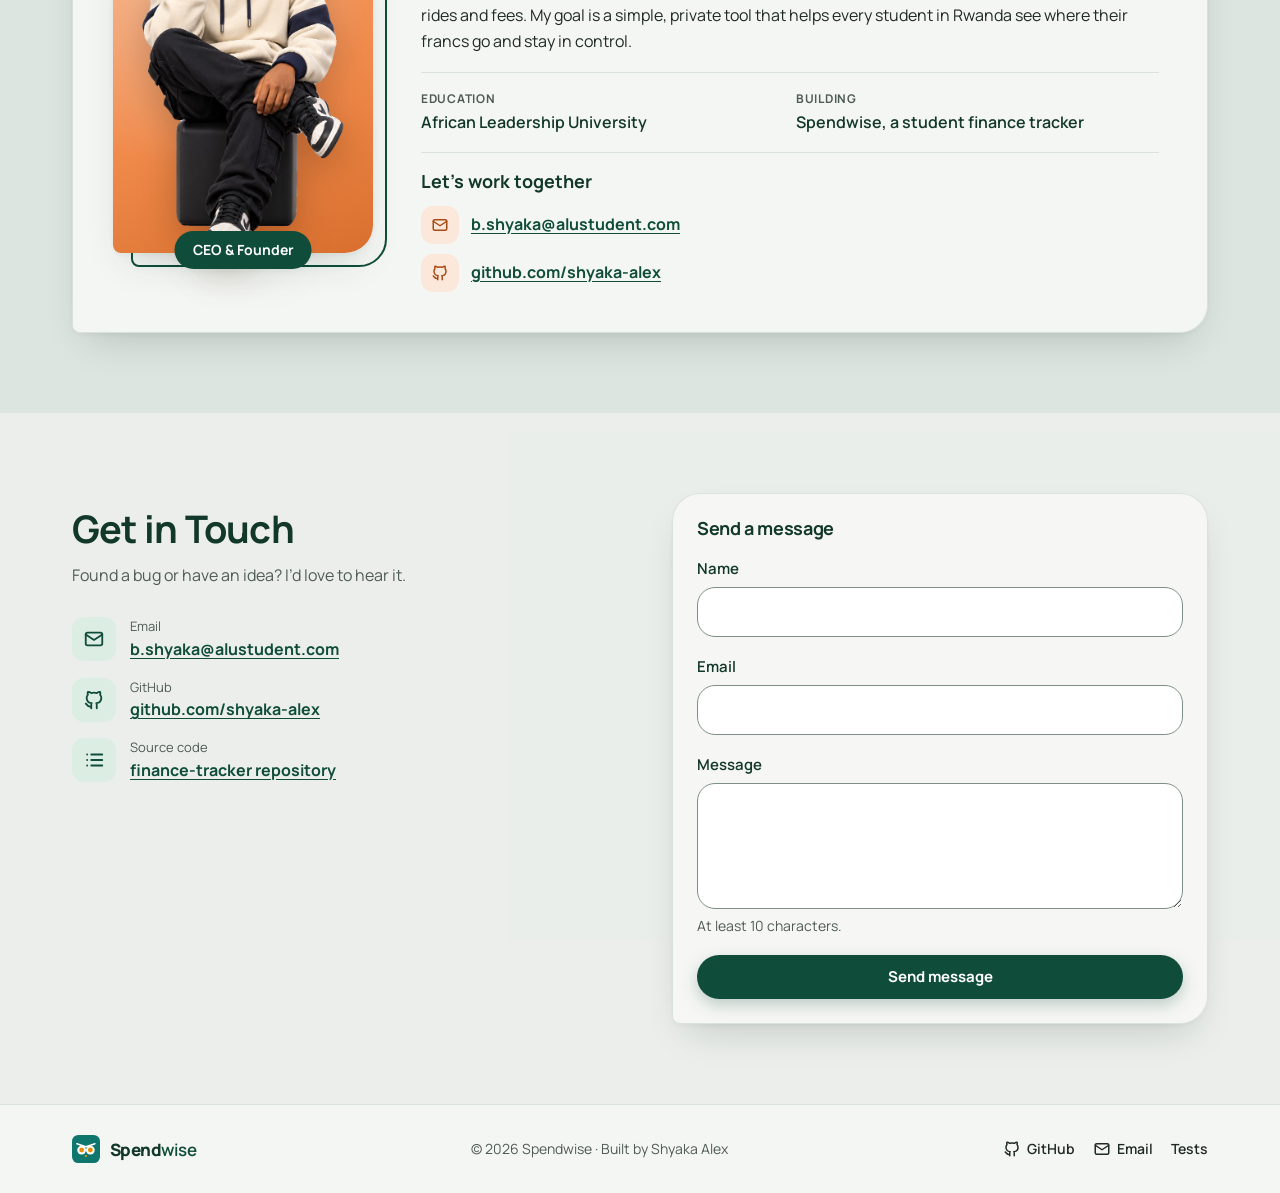
==== commit f247056d: "chore: change contact email to b.shyaka@alustudent.com" ====
--- a/index.html
+++ b/index.html
@@ -11,14 +11,14 @@
   <link rel="preconnect" href="https://fonts.googleapis.com">
   <link rel="preconnect" href="https://fonts.gstatic.com" crossorigin>
   <link rel="stylesheet" href="https://fonts.googleapis.com/css2?family=Manrope:wght@300;400;500;600;700;800&display=swap">
-  <link rel="stylesheet" href="styles/main.css?v=20261013b">
+  <link rel="stylesheet" href="styles/main.css?v=20261013d">
   <script>
     try {
       var saved = JSON.parse(localStorage.getItem('spendwise:settings'));
       if (saved && saved.theme === 'dark') document.documentElement.dataset.theme = 'dark';
     } catch (e) { /* ignore unreadable settings */ }
   </script>
-  <script type="module" src="scripts/main.js?v=20261013b"></script>
+  <script type="module" src="scripts/main.js?v=20261013d"></script>
 </head>
 <body>
   <svg class="sprite" aria-hidden="true" focusable="false">
@@ -147,7 +147,7 @@
               <p class="muted">It is made with plain HTML, CSS and JavaScript only. Your data never leaves your browser.</p>
               <div class="btn-row">
                 <a class="btn btn--pill" href="https://github.com/shyaka-alex"><svg class="icon" aria-hidden="true"><use href="#i-github"/></svg>GitHub</a>
-                <a class="btn btn--pill" href="mailto:s.alex@spiderbit.rw"><svg class="icon" aria-hidden="true"><use href="#i-mail"/></svg>Email me</a>
+                <a class="btn btn--pill" href="mailto:b.shyaka@alustudent.com"><svg class="icon" aria-hidden="true"><use href="#i-mail"/></svg>Email me</a>
               </div>
             </div>
           </div>
@@ -192,7 +192,7 @@
                 <ul class="founder__links">
                   <li>
                     <span class="tile tile--gold" aria-hidden="true"><svg class="icon"><use href="#i-mail"/></svg></span>
-                    <a href="mailto:s.alex@spiderbit.rw">s.alex@spiderbit.rw</a>
+                    <a href="mailto:b.shyaka@alustudent.com">b.shyaka@alustudent.com</a>
                   </li>
                   <li>
                     <span class="tile tile--gold" aria-hidden="true"><svg class="icon"><use href="#i-github"/></svg></span>
@@ -213,7 +213,7 @@
             <ul class="contact-list">
               <li>
                 <span class="tile" aria-hidden="true"><svg class="icon"><use href="#i-mail"/></svg></span>
-                <span><span class="contact-list__label">Email</span><a href="mailto:s.alex@spiderbit.rw">s.alex@spiderbit.rw</a></span>
+                <span><span class="contact-list__label">Email</span><a href="mailto:b.shyaka@alustudent.com">b.shyaka@alustudent.com</a></span>
               </li>
               <li>
                 <span class="tile" aria-hidden="true"><svg class="icon"><use href="#i-github"/></svg></span>
@@ -261,7 +261,7 @@
             <p class="muted">It is made with plain HTML, CSS and JavaScript only. Your data never leaves your browser.</p>
             <div class="btn-row">
               <a class="btn btn--pill" href="https://github.com/shyaka-alex"><svg class="icon" aria-hidden="true"><use href="#i-github"/></svg>GitHub</a>
-              <a class="btn btn--pill" href="mailto:s.alex@spiderbit.rw"><svg class="icon" aria-hidden="true"><use href="#i-mail"/></svg>Email me</a>
+              <a class="btn btn--pill" href="mailto:b.shyaka@alustudent.com"><svg class="icon" aria-hidden="true"><use href="#i-mail"/></svg>Email me</a>
             </div>
           </div>
         </div>
@@ -306,7 +306,7 @@
               <ul class="founder__links">
                 <li>
                   <span class="tile tile--gold" aria-hidden="true"><svg class="icon"><use href="#i-mail"/></svg></span>
-                  <a href="mailto:s.alex@spiderbit.rw">s.alex@spiderbit.rw</a>
+                  <a href="mailto:b.shyaka@alustudent.com">b.shyaka@alustudent.com</a>
                 </li>
                 <li>
                   <span class="tile tile--gold" aria-hidden="true"><svg class="icon"><use href="#i-github"/></svg></span>
@@ -328,7 +328,7 @@
           <ul class="contact-list">
             <li>
               <span class="tile" aria-hidden="true"><svg class="icon"><use href="#i-mail"/></svg></span>
-              <span><span class="contact-list__label">Email</span><a href="mailto:s.alex@spiderbit.rw">s.alex@spiderbit.rw</a></span>
+              <span><span class="contact-list__label">Email</span><a href="mailto:b.shyaka@alustudent.com">b.shyaka@alustudent.com</a></span>
             </li>
             <li>
               <span class="tile" aria-hidden="true"><svg class="icon"><use href="#i-github"/></svg></span>
@@ -507,24 +507,24 @@
               </div>
             </div>
 
-            <table class="records" id="records-table" role="table">
+            <table class="records" id="records-table">
               <caption class="sr-only">Transactions. Use the column header buttons to sort.</caption>
-              <thead role="rowgroup">
-                <tr role="row">
-                  <th scope="col" role="columnheader" data-col="date" aria-sort="descending">
+              <thead>
+                <tr>
+                  <th scope="col" data-col="date" aria-sort="descending">
                     <button type="button" class="sort-btn" data-sort-col="date">Date<span class="sort-icon" aria-hidden="true"></span></button>
                   </th>
-                  <th scope="col" role="columnheader" data-col="description" aria-sort="none">
+                  <th scope="col" data-col="description" aria-sort="none">
                     <button type="button" class="sort-btn" data-sort-col="description">Description<span class="sort-icon" aria-hidden="true"></span></button>
                   </th>
-                  <th scope="col" role="columnheader" class="th--plain">Category</th>
-                  <th scope="col" role="columnheader" data-col="amount" aria-sort="none" class="num">
+                  <th scope="col" class="th--plain">Category</th>
+                  <th scope="col" data-col="amount" aria-sort="none" class="num">
                     <button type="button" class="sort-btn" data-sort-col="amount">Amount<span class="sort-icon" aria-hidden="true"></span></button>
                   </th>
-                  <th scope="col" role="columnheader" class="th--plain"><span class="sr-only">Actions</span></th>
+                  <th scope="col" class="th--plain"><span class="sr-only">Actions</span></th>
                 </tr>
               </thead>
-              <tbody id="records-body" role="rowgroup"></tbody>
+              <tbody id="records-body"></tbody>
             </table>
             <div class="empty" id="records-empty" hidden></div>
           </section>
@@ -663,7 +663,7 @@
       <p class="muted">© <span id="year">2026</span> Spendwise · Built by Shyaka Alex</p>
       <ul class="footer-links">
         <li><a href="https://github.com/shyaka-alex"><svg class="icon" aria-hidden="true"><use href="#i-github"/></svg>GitHub</a></li>
-        <li><a href="mailto:s.alex@spiderbit.rw"><svg class="icon" aria-hidden="true"><use href="#i-mail"/></svg>Email</a></li>
+        <li><a href="mailto:b.shyaka@alustudent.com"><svg class="icon" aria-hidden="true"><use href="#i-mail"/></svg>Email</a></li>
         <li><a href="tests.html">Tests</a></li>
       </ul>
     </div>
